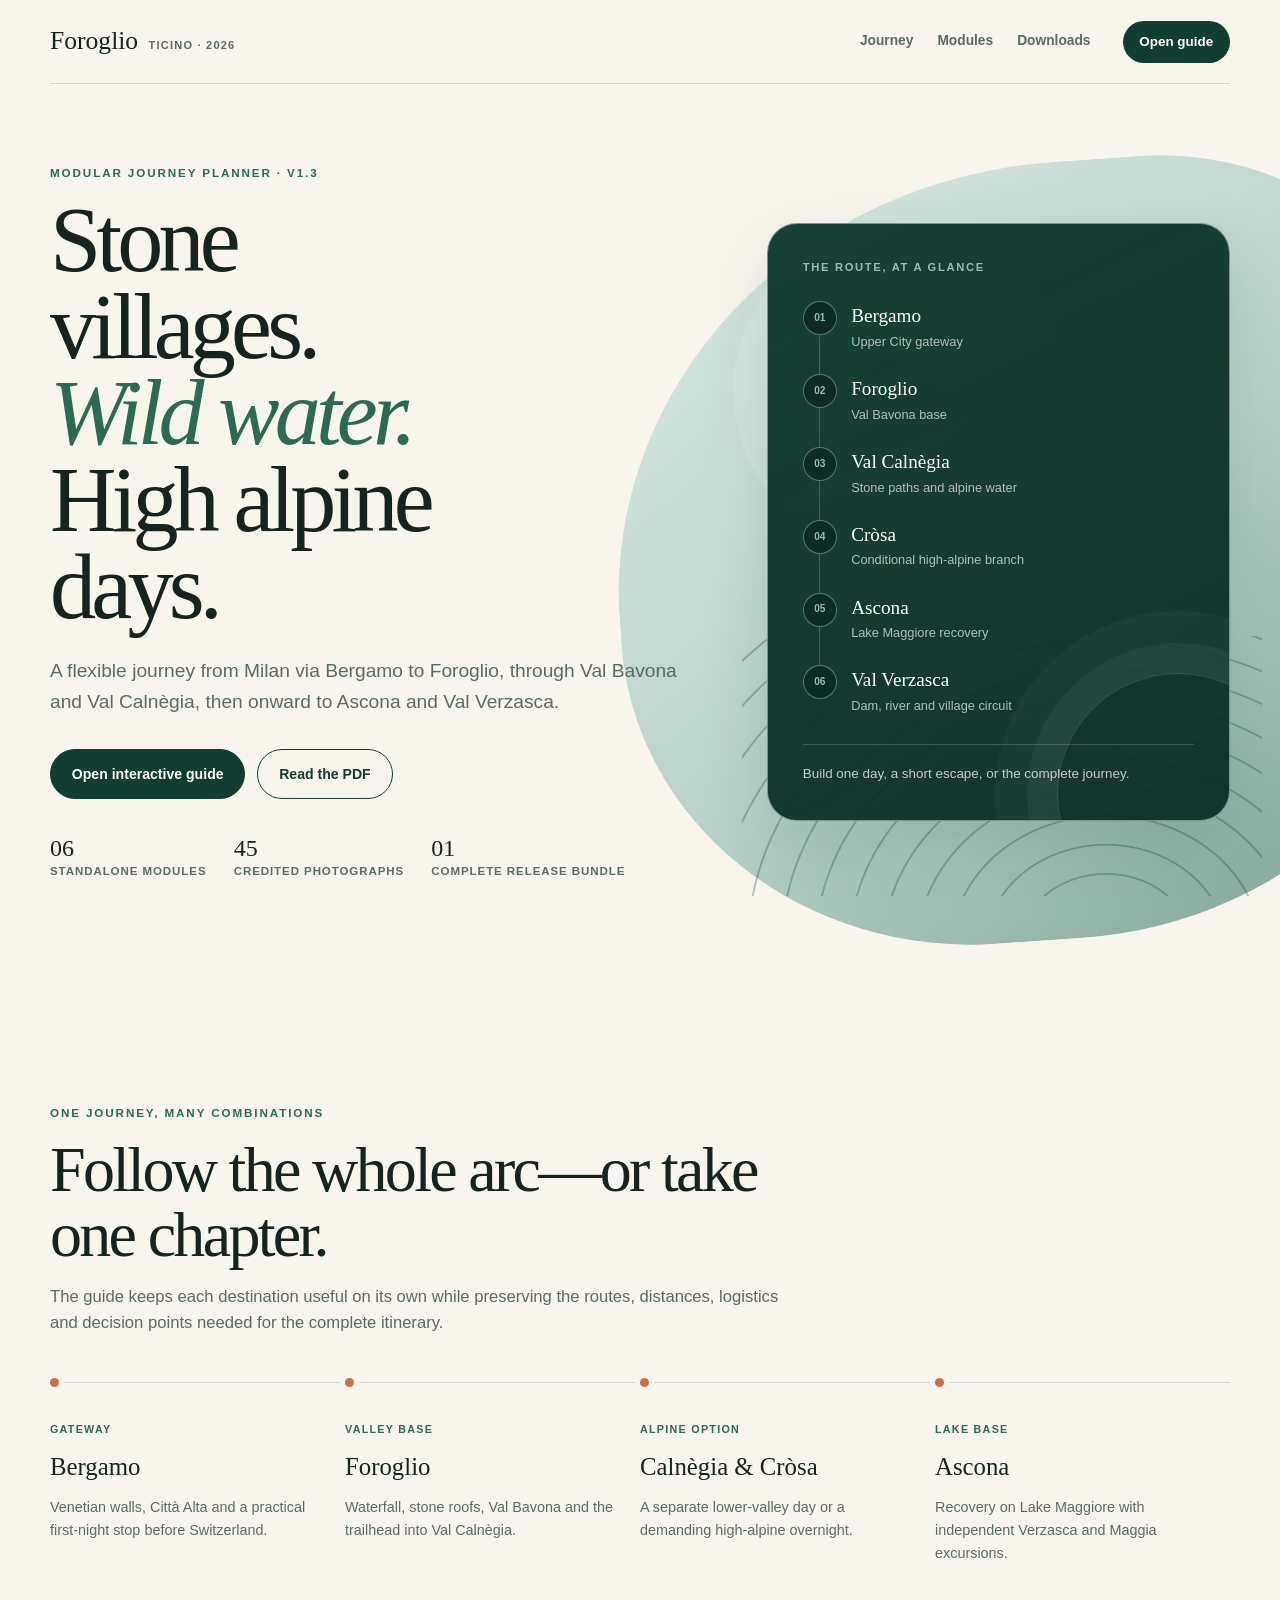
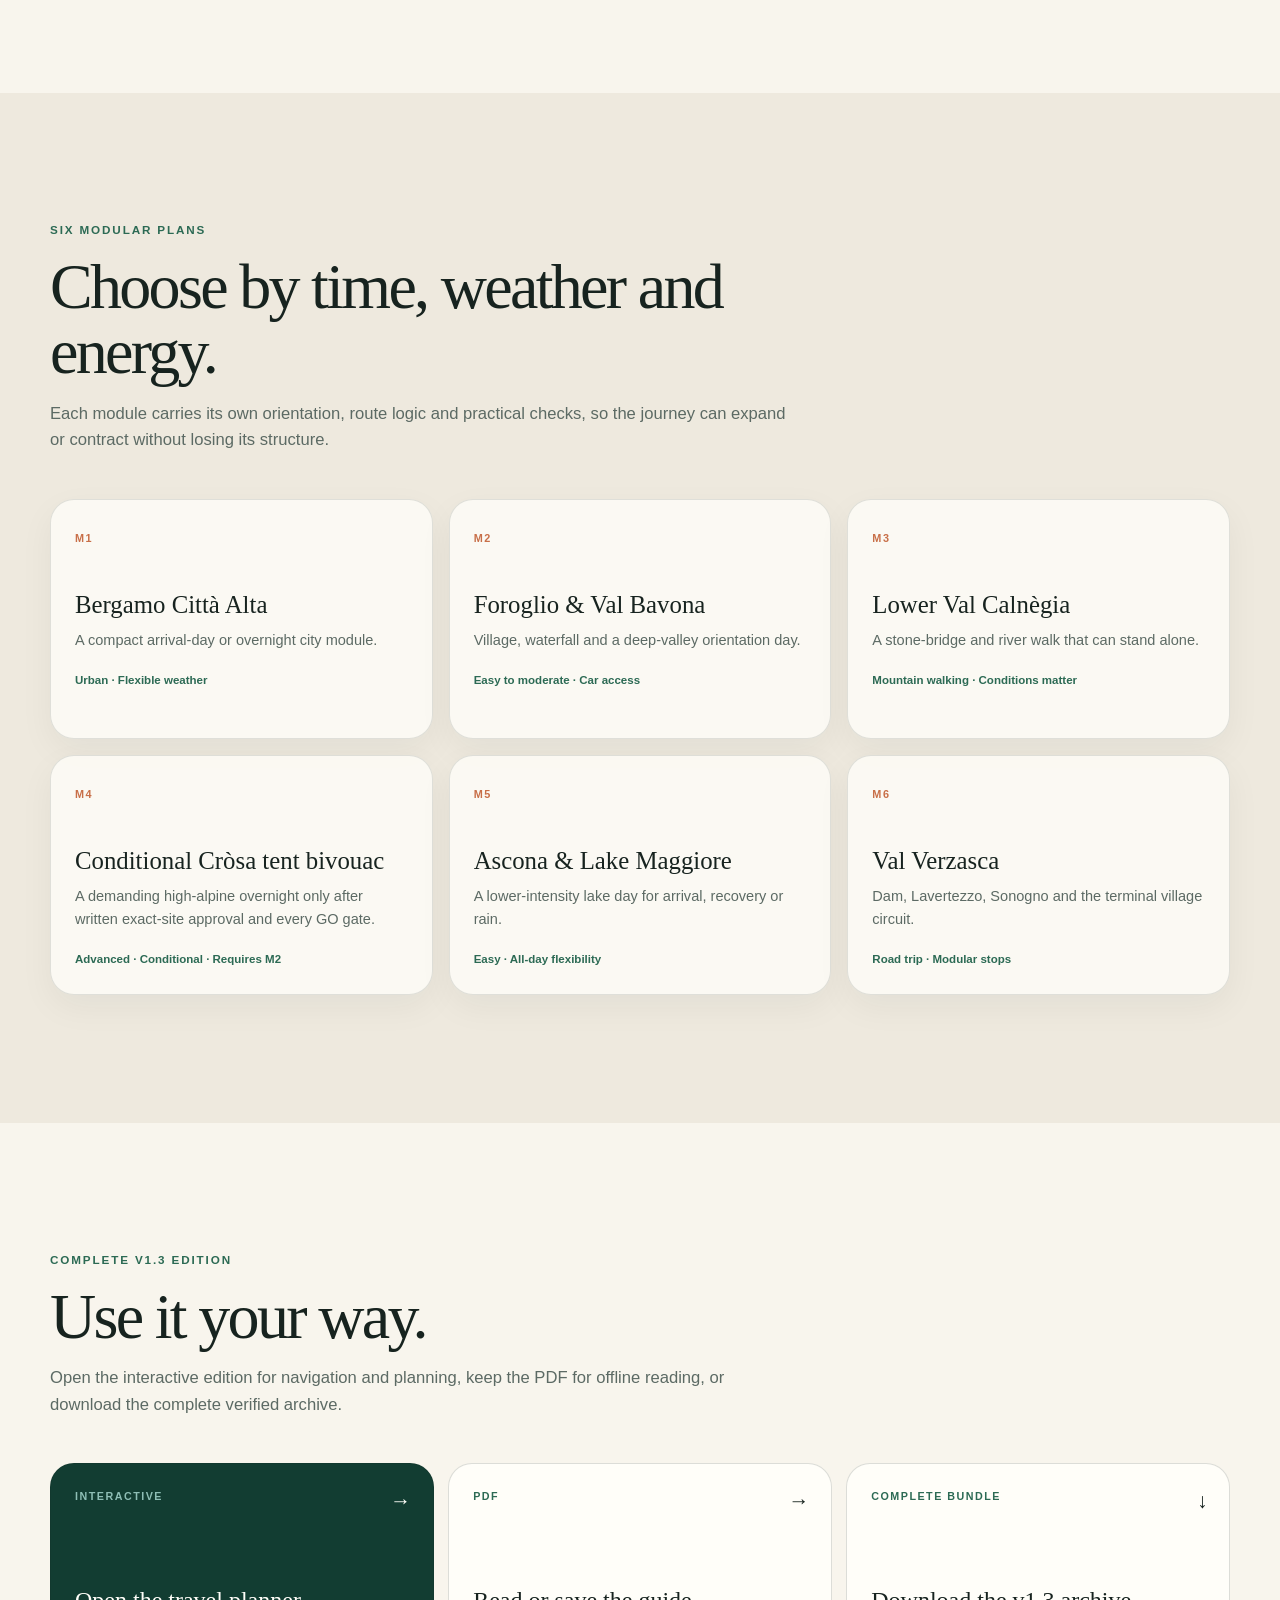
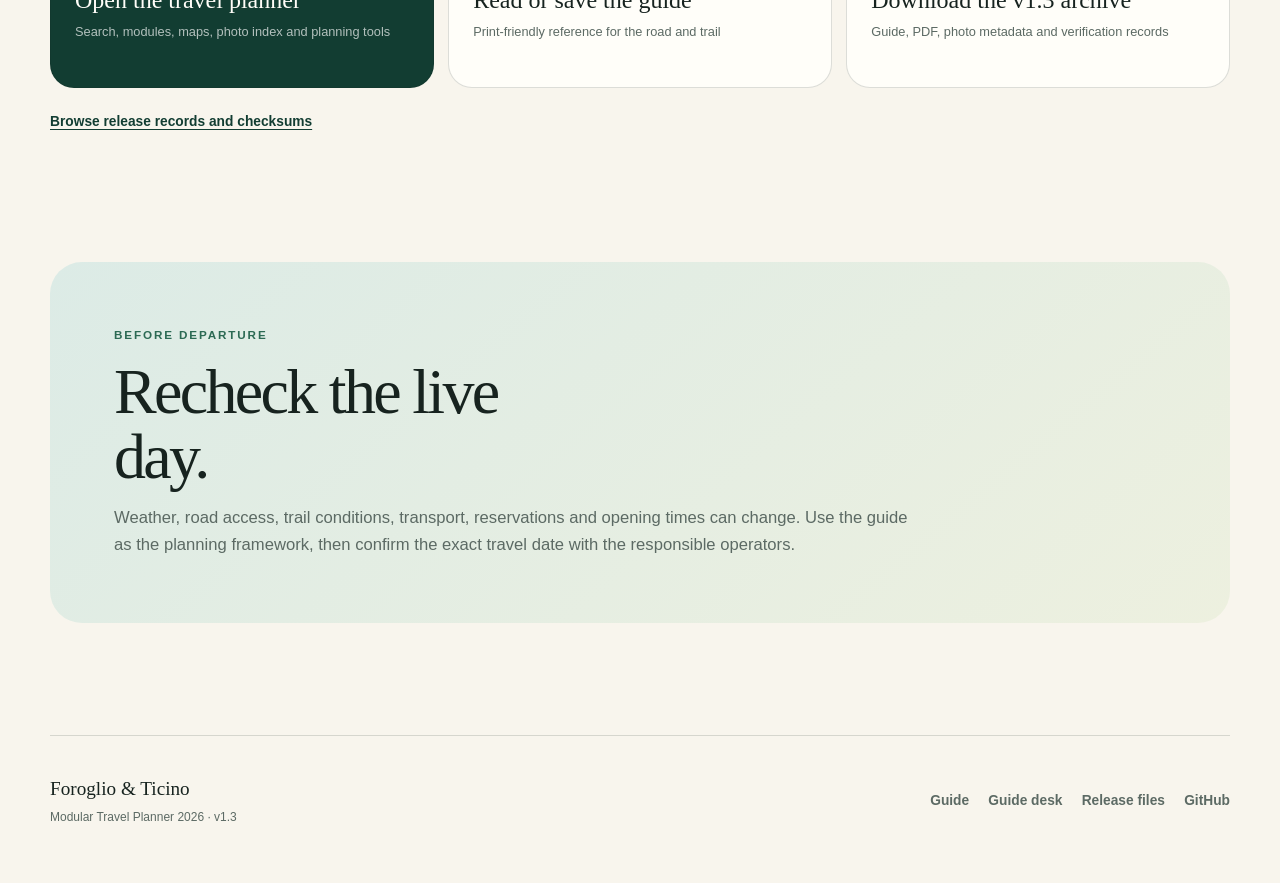
==== index.html @ be4b36d1 "Publish Foroglio Ticino modular travel planner v1.3" ====
<!doctype html>
<html lang="en">
<head>
  <meta charset="utf-8">
  <meta name="viewport" content="width=device-width, initial-scale=1">
  <meta name="theme-color" content="#123d32">
  <meta name="description" content="A modular 2026 travel planner for Foroglio, Val Bavona, Val Calnègia, Ascona, Val Verzasca and the journey through Bergamo.">
  <title>Foroglio &amp; Ticino Modular Travel Planner 2026</title>
  <link rel="stylesheet" href="styles.css">
</head>
<body>
  <a class="skip-link" href="#main">Skip to main content</a>

  <header class="site-header">
    <a class="wordmark" href="./" aria-label="Foroglio and Ticino planner home">
      <span class="wordmark__name">Foroglio</span>
      <span class="wordmark__meta">Ticino · 2026</span>
    </a>
    <nav class="site-nav" aria-label="Primary navigation">
      <a href="#journey">Journey</a>
      <a href="#modules">Modules</a>
      <a href="#release">Downloads</a>
    </nav>
    <a class="header-action" href="guide/Foroglio_Modular_Travel_Planner_2026_v1_3.html">Open guide</a>
  </header>

  <main id="main" tabindex="-1">
    <section class="hero" aria-labelledby="hero-title">
      <div class="hero__copy">
        <p class="eyebrow">Modular journey planner · v1.3</p>
        <h1 id="hero-title">Stone villages.<br><em>Wild water.</em><br>High alpine days.</h1>
        <p class="hero__lede">A flexible journey from Milan via Bergamo to Foroglio, through Val Bavona and Val Calnègia, then onward to Ascona and Val Verzasca.</p>
        <div class="action-row">
          <a class="button button--primary" href="guide/Foroglio_Modular_Travel_Planner_2026_v1_3.html">Open interactive guide</a>
          <a class="button button--secondary" href="guide/Foroglio_Modular_Travel_Planner_2026_v1_3.pdf">Read the PDF</a>
        </div>
        <dl class="hero__facts" aria-label="Guide highlights">
          <div><dt>06</dt><dd>standalone modules</dd></div>
          <div><dt>45</dt><dd>credited photographs</dd></div>
          <div><dt>01</dt><dd>complete release bundle</dd></div>
        </dl>
      </div>

      <aside class="route-card" aria-labelledby="route-card-title">
        <p class="route-card__label" id="route-card-title">The route, at a glance</p>
        <ol class="route-card__list">
          <li><span class="route-card__number">01</span><div><strong>Bergamo</strong><small>Upper City gateway</small></div></li>
          <li><span class="route-card__number">02</span><div><strong>Foroglio</strong><small>Val Bavona base</small></div></li>
          <li><span class="route-card__number">03</span><div><strong>Val Calnègia</strong><small>Stone paths and alpine water</small></div></li>
          <li><span class="route-card__number">04</span><div><strong>Cròsa</strong><small>Conditional high-alpine branch</small></div></li>
          <li><span class="route-card__number">05</span><div><strong>Ascona</strong><small>Lake Maggiore recovery</small></div></li>
          <li><span class="route-card__number">06</span><div><strong>Val Verzasca</strong><small>Dam, river and village circuit</small></div></li>
        </ol>
        <p class="route-card__note">Build one day, a short escape, or the complete journey.</p>
      </aside>
    </section>

    <section class="section journey" id="journey" aria-labelledby="journey-title">
      <div class="section-heading">
        <p class="eyebrow">One journey, many combinations</p>
        <h2 id="journey-title">Follow the whole arc—or take one chapter.</h2>
        <p>The guide keeps each destination useful on its own while preserving the routes, distances, logistics and decision points needed for the complete itinerary.</p>
      </div>
      <div class="journey-line" aria-label="Journey stages">
        <article><span>Gateway</span><h3>Bergamo</h3><p>Venetian walls, Città Alta and a practical first-night stop before Switzerland.</p></article>
        <article><span>Valley base</span><h3>Foroglio</h3><p>Waterfall, stone roofs, Val Bavona and the trailhead into Val Calnègia.</p></article>
        <article><span>Alpine option</span><h3>Calnègia &amp; Cròsa</h3><p>A separate lower-valley day or a demanding high-alpine overnight.</p></article>
        <article><span>Lake base</span><h3>Ascona</h3><p>Recovery on Lake Maggiore with independent Verzasca and Maggia excursions.</p></article>
      </div>
    </section>

    <section class="section section--tint" id="modules" aria-labelledby="modules-title">
      <div class="section-heading">
        <p class="eyebrow">Six modular plans</p>
        <h2 id="modules-title">Choose by time, weather and energy.</h2>
        <p>Each module carries its own orientation, route logic and practical checks, so the journey can expand or contract without losing its structure.</p>
      </div>
      <div class="module-grid">
        <article class="module-card"><span class="module-card__id">M1</span><h3>Bergamo Città Alta</h3><p>A compact arrival-day or overnight city module.</p><small>Urban · Flexible weather</small></article>
        <article class="module-card"><span class="module-card__id">M2</span><h3>Foroglio &amp; Val Bavona</h3><p>Village, waterfall and a deep-valley orientation day.</p><small>Easy to moderate · Car access</small></article>
        <article class="module-card"><span class="module-card__id">M3</span><h3>Lower Val Calnègia</h3><p>A stone-bridge and river walk that can stand alone.</p><small>Mountain walking · Conditions matter</small></article>
        <article class="module-card"><span class="module-card__id">M4</span><h3>Conditional Cròsa tent bivouac</h3><p>A demanding high-alpine overnight only after written exact-site approval and every GO gate.</p><small>Advanced · Conditional · Requires M2</small></article>
        <article class="module-card"><span class="module-card__id">M5</span><h3>Ascona &amp; Lake Maggiore</h3><p>A lower-intensity lake day for arrival, recovery or rain.</p><small>Easy · All-day flexibility</small></article>
        <article class="module-card"><span class="module-card__id">M6</span><h3>Val Verzasca</h3><p>Dam, Lavertezzo, Sonogno and the terminal village circuit.</p><small>Road trip · Modular stops</small></article>
      </div>
    </section>

    <section class="section release" id="release" aria-labelledby="release-title">
      <div class="section-heading">
        <p class="eyebrow">Complete v1.3 edition</p>
        <h2 id="release-title">Use it your way.</h2>
        <p>Open the interactive edition for navigation and planning, keep the PDF for offline reading, or download the complete verified archive.</p>
      </div>
      <div class="download-grid">
        <a class="download-card download-card--featured" href="guide/Foroglio_Modular_Travel_Planner_2026_v1_3.html">
          <span class="download-card__type">Interactive</span>
          <strong>Open the travel planner</strong>
          <small>Search, modules, maps, photo index and planning tools</small>
          <span class="download-card__arrow" aria-hidden="true">→</span>
        </a>
        <a class="download-card" href="guide/Foroglio_Modular_Travel_Planner_2026_v1_3.pdf">
          <span class="download-card__type">PDF</span>
          <strong>Read or save the guide</strong>
          <small>Print-friendly reference for the road and trail</small>
          <span class="download-card__arrow" aria-hidden="true">→</span>
        </a>
        <a class="download-card" href="releases/Foroglio_Modular_Travel_Planner_2026_v1_3_bundle.zip" download>
          <span class="download-card__type">Complete bundle</span>
          <strong>Download the v1.3 archive</strong>
          <small>Guide, PDF, photo metadata and verification records</small>
          <span class="download-card__arrow" aria-hidden="true">↓</span>
        </a>
      </div>
      <p class="release-links"><a href="releases/index.html">Browse release records and checksums</a></p>
    </section>

    <aside class="travel-note" aria-labelledby="travel-note-title">
      <p class="eyebrow">Before departure</p>
      <h2 id="travel-note-title">Recheck the live day.</h2>
      <p>Weather, road access, trail conditions, transport, reservations and opening times can change. Use the guide as the planning framework, then confirm the exact travel date with the responsible operators.</p>
    </aside>
  </main>

  <footer class="site-footer">
    <div><strong>Foroglio &amp; Ticino</strong><span>Modular Travel Planner 2026 · v1.3</span></div>
    <nav aria-label="Footer navigation"><a href="guide/Foroglio_Modular_Travel_Planner_2026_v1_3.html">Guide</a><a href="guide/index.html">Guide desk</a><a href="releases/index.html">Release files</a><a href="https://github.com/Senied/foroglio-ticino-modular-travel-planner">GitHub</a></nav>
  </footer>
</body>
</html>
---- styles.css ----
:root {
  --forest: #123d32;
  --forest-deep: #0b2b24;
  --moss: #2c6a54;
  --water: #8ebeb5;
  --water-pale: #dcebe6;
  --stone: #eee9de;
  --paper: #f8f5ed;
  --white: #fffef9;
  --ink: #17231f;
  --muted: #5c6a64;
  --clay: #c86f48;
  --line: rgba(23, 35, 31, 0.15);
  --shadow: 0 24px 70px rgba(11, 43, 36, 0.13);
  --radius: 24px;
  --max: 1180px;
}

* { box-sizing: border-box; }

html { scroll-behavior: smooth; }

body {
  margin: 0;
  overflow-x: hidden;
  color: var(--ink);
  background: var(--paper);
  font-family: Inter, Aptos, "Segoe UI", Helvetica, Arial, sans-serif;
  line-height: 1.6;
  text-rendering: optimizeLegibility;
}

a { color: inherit; }

a:focus-visible,
[tabindex]:focus-visible {
  outline: 3px solid var(--clay);
  outline-offset: 4px;
}

.skip-link {
  position: fixed;
  top: 0.75rem;
  left: 0.75rem;
  z-index: 100;
  padding: 0.7rem 1rem;
  border-radius: 10px;
  color: var(--white);
  background: var(--forest-deep);
  transform: translateY(-160%);
}

.skip-link:focus { transform: none; }

.site-header {
  position: relative;
  z-index: 10;
  display: flex;
  align-items: center;
  gap: 2rem;
  width: min(calc(100% - 2rem), var(--max));
  min-height: 84px;
  margin: 0 auto;
  border-bottom: 1px solid var(--line);
}

.wordmark {
  display: flex;
  align-items: baseline;
  gap: 0.65rem;
  text-decoration: none;
}

.wordmark__name {
  font-family: Georgia, "Times New Roman", serif;
  font-size: 1.6rem;
  line-height: 1;
}

.wordmark__meta {
  color: var(--muted);
  font-size: 0.69rem;
  font-weight: 700;
  letter-spacing: 0.11em;
  text-transform: uppercase;
}

.site-nav {
  display: flex;
  gap: 1.5rem;
  margin-left: auto;
}

.site-nav a,
.site-footer a {
  color: var(--muted);
  font-size: 0.86rem;
  font-weight: 700;
  text-decoration: none;
}

.site-nav a:hover,
.site-footer a:hover { color: var(--forest); }

.header-action {
  display: inline-flex;
  align-items: center;
  justify-content: center;
  min-height: 42px;
  padding: 0 1.05rem;
  border-radius: 999px;
  color: var(--white);
  background: var(--forest);
  font-size: 0.84rem;
  font-weight: 750;
  text-decoration: none;
}

.hero {
  position: relative;
  isolation: isolate;
  display: grid;
  grid-template-columns: minmax(0, 1.15fr) minmax(320px, 0.85fr);
  align-items: center;
  gap: clamp(2.5rem, 7vw, 7rem);
  width: min(calc(100% - 2rem), var(--max));
  min-height: 720px;
  margin: 0 auto;
  padding: 5rem 0 6rem;
}

.hero::before {
  content: "";
  position: absolute;
  z-index: -2;
  inset: 9% -18vw 4% 48%;
  border-radius: 55% 35% 48% 42%;
  background:
    radial-gradient(circle at 35% 28%, rgba(255, 255, 255, 0.7), transparent 0 4%, rgba(255, 255, 255, 0.16) 4.5% 21%, transparent 21.5%),
    linear-gradient(145deg, var(--water-pale), #b8d1c8 52%, #789e91);
  transform: rotate(-4deg);
}

.hero::after {
  content: "";
  position: absolute;
  z-index: -1;
  right: -2rem;
  bottom: 5rem;
  width: min(44vw, 520px);
  height: min(22vw, 260px);
  opacity: 0.28;
  background: repeating-radial-gradient(ellipse at 70% 120%, transparent 0 17px, var(--forest) 18px 19px, transparent 20px 34px);
}

.eyebrow {
  margin: 0 0 0.9rem;
  color: var(--moss);
  font-size: 0.73rem;
  font-weight: 800;
  letter-spacing: 0.16em;
  text-transform: uppercase;
}

.hero h1 {
  max-width: 10ch;
  margin: 0;
  font-family: Georgia, "Times New Roman", serif;
  font-size: clamp(3.2rem, 7.2vw, 6.4rem);
  font-weight: 400;
  letter-spacing: -0.052em;
  line-height: 0.94;
}

.hero h1 em { color: var(--moss); font-weight: 400; }

.hero__lede {
  max-width: 41rem;
  margin: 1.6rem 0 0;
  color: var(--muted);
  font-size: clamp(1.02rem, 1.8vw, 1.2rem);
}

.action-row {
  display: flex;
  flex-wrap: wrap;
  gap: 0.75rem;
  margin-top: 2rem;
}

.button {
  display: inline-flex;
  align-items: center;
  justify-content: center;
  min-height: 50px;
  padding: 0 1.3rem;
  border: 1px solid var(--forest);
  border-radius: 999px;
  font-size: 0.88rem;
  font-weight: 800;
  text-decoration: none;
  transition: transform 180ms ease, background 180ms ease, color 180ms ease;
}

.button:hover { transform: translateY(-2px); }
.button--primary { color: var(--white); background: var(--forest); }
.button--secondary { color: var(--forest); background: transparent; }

.hero__facts {
  display: flex;
  flex-wrap: wrap;
  gap: 1.7rem;
  margin: 2.3rem 0 0;
}

.hero__facts div { display: grid; gap: 0.1rem; }
.hero__facts dt { font-family: Georgia, serif; font-size: 1.5rem; line-height: 1; }
.hero__facts dd { margin: 0; color: var(--muted); font-size: 0.72rem; font-weight: 700; text-transform: uppercase; letter-spacing: 0.08em; }

.route-card {
  position: relative;
  overflow: hidden;
  padding: clamp(1.5rem, 4vw, 2.2rem);
  border: 1px solid rgba(255, 255, 255, 0.45);
  border-radius: 30px;
  color: var(--white);
  background: linear-gradient(155deg, rgba(18, 61, 50, 0.98), rgba(11, 43, 36, 0.94));
  box-shadow: var(--shadow);
}

.route-card::after {
  content: "";
  position: absolute;
  right: -70px;
  bottom: -95px;
  width: 240px;
  height: 240px;
  border: 1px solid rgba(255, 255, 255, 0.14);
  border-radius: 50%;
  box-shadow: 0 0 0 30px rgba(255, 255, 255, 0.04), 0 0 0 62px rgba(255, 255, 255, 0.03);
}

.route-card__label {
  margin: 0 0 1.5rem;
  color: var(--water);
  font-size: 0.7rem;
  font-weight: 800;
  letter-spacing: 0.15em;
  text-transform: uppercase;
}

.route-card__list {
  position: relative;
  z-index: 1;
  display: grid;
  gap: 0;
  margin: 0;
  padding: 0;
  list-style: none;
}

.route-card__list li {
  position: relative;
  display: grid;
  grid-template-columns: 34px 1fr;
  gap: 0.9rem;
  padding: 0 0 1.35rem;
}

.route-card__list li:not(:last-child)::after {
  content: "";
  position: absolute;
  top: 25px;
  bottom: 0;
  left: 16px;
  width: 1px;
  background: rgba(142, 190, 181, 0.35);
}

.route-card__number {
  position: relative;
  z-index: 1;
  display: grid;
  place-items: center;
  width: 34px;
  height: 34px;
  border: 1px solid rgba(142, 190, 181, 0.55);
  border-radius: 50%;
  color: var(--water);
  background: var(--forest-deep);
  font-size: 0.63rem;
  font-weight: 800;
}

.route-card strong { display: block; font-family: Georgia, serif; font-size: 1.2rem; font-weight: 400; }
.route-card small { display: block; color: rgba(255, 255, 255, 0.66); font-size: 0.8rem; }
.route-card__note { position: relative; z-index: 1; margin: 0.4rem 0 0; padding-top: 1.1rem; border-top: 1px solid rgba(255, 255, 255, 0.16); color: rgba(255, 255, 255, 0.74); font-size: 0.84rem; }

.section {
  width: min(calc(100% - 2rem), var(--max));
  margin: 0 auto;
  padding: clamp(5rem, 10vw, 8.5rem) 0;
}

.section--tint {
  width: 100%;
  padding-right: max(1rem, calc((100% - var(--max)) / 2));
  padding-left: max(1rem, calc((100% - var(--max)) / 2));
  background: var(--stone);
}

.section-heading { max-width: 46rem; margin-bottom: 2.8rem; }
.section-heading h2,
.travel-note h2,
.subhero h1 {
  margin: 0;
  font-family: Georgia, "Times New Roman", serif;
  font-size: clamp(2.3rem, 5vw, 4.3rem);
  font-weight: 400;
  letter-spacing: -0.042em;
  line-height: 1.02;
}

.section-heading > p:last-child,
.travel-note > p:last-child,
.subhero__lede { margin: 1rem 0 0; color: var(--muted); font-size: 1.04rem; }

.journey-line {
  display: grid;
  grid-template-columns: repeat(4, minmax(0, 1fr));
  border-top: 1px solid var(--line);
}

.journey-line article { position: relative; padding: 2rem 1.4rem 0 0; }
.journey-line article::before { content: ""; position: absolute; top: -5px; left: 0; width: 9px; height: 9px; border-radius: 50%; background: var(--clay); box-shadow: 0 0 0 5px var(--paper); }
.journey-line span { color: var(--moss); font-size: 0.67rem; font-weight: 800; letter-spacing: 0.12em; text-transform: uppercase; }
.journey-line h3 { margin: 0.45rem 0 0.55rem; font-family: Georgia, serif; font-size: 1.55rem; font-weight: 400; }
.journey-line p { margin: 0; color: var(--muted); font-size: 0.9rem; }

.module-grid {
  display: grid;
  grid-template-columns: repeat(3, minmax(0, 1fr));
  gap: 1rem;
}

.module-card {
  min-height: 240px;
  padding: 1.5rem;
  border: 1px solid rgba(23, 35, 31, 0.12);
  border-radius: var(--radius);
  background: rgba(255, 254, 249, 0.78);
  box-shadow: 0 12px 34px rgba(11, 43, 36, 0.05);
}

.module-card__id { color: var(--clay); font-size: 0.68rem; font-weight: 850; letter-spacing: 0.14em; }
.module-card h3 { margin: 2.6rem 0 0.65rem; font-family: Georgia, serif; font-size: 1.55rem; font-weight: 400; line-height: 1.12; }
.module-card p { margin: 0; color: var(--muted); font-size: 0.91rem; }
.module-card small { display: block; margin-top: 1.15rem; color: var(--moss); font-size: 0.72rem; font-weight: 750; }

.download-grid { display: grid; grid-template-columns: repeat(3, minmax(0, 1fr)); gap: 0.9rem; }
.download-card { position: relative; display: grid; min-height: 225px; padding: 1.5rem; border: 1px solid var(--line); border-radius: var(--radius); background: var(--white); text-decoration: none; transition: transform 180ms ease, box-shadow 180ms ease; }
.download-card:hover { transform: translateY(-4px); box-shadow: var(--shadow); }
.download-card--featured { color: var(--white); background: var(--forest); }
.download-card__type { color: var(--moss); font-size: 0.67rem; font-weight: 850; letter-spacing: 0.14em; text-transform: uppercase; }
.download-card--featured .download-card__type { color: var(--water); }
.download-card strong { align-self: end; margin-top: 2.6rem; font-family: Georgia, serif; font-size: 1.5rem; font-weight: 400; line-height: 1.1; }
.download-card small { margin-top: 0.55rem; color: var(--muted); font-size: 0.8rem; }
.download-card--featured small { color: rgba(255, 255, 255, 0.68); }
.download-card__arrow { position: absolute; top: 1.25rem; right: 1.35rem; font-size: 1.3rem; }
.release-links { margin: 1.25rem 0 0; }
.release-links a { color: var(--forest); font-size: 0.86rem; font-weight: 800; text-underline-offset: 0.25em; }

.travel-note {
  width: min(calc(100% - 2rem), var(--max));
  margin: 0 auto 7rem;
  padding: clamp(2rem, 6vw, 4rem);
  border-radius: 32px;
  background: linear-gradient(140deg, var(--water-pale), #edf0df);
}

.travel-note h2 { max-width: 12ch; }
.travel-note > p:last-child { max-width: 50rem; }

.site-footer {
  display: flex;
  justify-content: space-between;
  gap: 2rem;
  width: min(calc(100% - 2rem), var(--max));
  margin: 0 auto;
  padding: 2.4rem 0 3.5rem;
  border-top: 1px solid var(--line);
}

.site-footer > div { display: grid; gap: 0.2rem; }
.site-footer strong { font-family: Georgia, serif; font-size: 1.2rem; font-weight: 400; }
.site-footer span { color: var(--muted); font-size: 0.75rem; }
.site-footer nav { display: flex; flex-wrap: wrap; gap: 1.2rem; align-items: center; }

/* Interior directory pages */
.subpage { min-height: 100vh; background: var(--stone); }
.subpage .site-header { width: min(calc(100% - 2rem), 980px); }
.submain { width: min(calc(100% - 2rem), 980px); margin: 0 auto; padding: clamp(4rem, 9vw, 7rem) 0; }
.subhero { max-width: 720px; margin-bottom: 3rem; }
.subhero h1 { max-width: 14ch; }
.subhero__lede { max-width: 42rem; }
.back-link { display: inline-flex; margin-bottom: 1.8rem; color: var(--moss); font-size: 0.82rem; font-weight: 800; text-decoration: none; }
.directory-grid { display: grid; grid-template-columns: repeat(2, minmax(0, 1fr)); gap: 0.9rem; }
.directory-card { display: grid; gap: 0.45rem; min-height: 180px; padding: 1.4rem; border: 1px solid var(--line); border-radius: 20px; background: var(--white); text-decoration: none; }
.directory-card:hover { border-color: var(--moss); }
.directory-card__type { color: var(--moss); font-size: 0.66rem; font-weight: 850; letter-spacing: 0.12em; text-transform: uppercase; }
.directory-card strong { align-self: end; font-family: Georgia, serif; font-size: 1.35rem; font-weight: 400; line-height: 1.12; overflow-wrap: anywhere; }
.directory-card small { color: var(--muted); font-size: 0.8rem; }
.directory-card--primary { color: var(--white); background: var(--forest); }
.directory-card--primary .directory-card__type { color: var(--water); }
.directory-card--primary small { color: rgba(255, 255, 255, 0.68); }
.directory-note { margin-top: 1.5rem; padding: 1rem 1.15rem; border-left: 3px solid var(--clay); color: var(--muted); background: rgba(255, 254, 249, 0.55); font-size: 0.85rem; }

@media (max-width: 900px) {
  .hero { grid-template-columns: 1fr; padding-top: 4rem; }
  .hero::before { inset: 43% -30vw 2% 32%; }
  .route-card { width: min(100%, 600px); }
  .journey-line { grid-template-columns: repeat(2, minmax(0, 1fr)); gap: 2.2rem 1rem; }
  .module-grid { grid-template-columns: repeat(2, minmax(0, 1fr)); }
  .download-grid { grid-template-columns: 1fr; }
  .download-card { min-height: 190px; }
}

@media (max-width: 680px) {
  .site-header { min-height: 72px; }
  .site-nav { display: none; }
  .header-action { margin-left: auto; }
  .wordmark__meta { display: none; }
  .hero { min-height: auto; gap: 3rem; padding: 4.5rem 0 5rem; }
  .hero::before { inset: 52% -55vw -2% 4%; }
  .hero::after { display: none; }
  .hero h1 { font-size: clamp(3rem, 15vw, 4.5rem); }
  .journey-line,
  .module-grid,
  .directory-grid { grid-template-columns: 1fr; }
  .journey-line { border-top: 0; }
  .journey-line article { padding: 0 0 1.5rem 1.3rem; border-left: 1px solid var(--line); }
  .journey-line article::before { top: 0.55rem; left: -5px; box-shadow: 0 0 0 5px var(--paper); }
  .module-card { min-height: 210px; }
  .site-footer { display: grid; }
  .site-footer nav { gap: 0.8rem 1.2rem; }
}

@media (prefers-reduced-motion: reduce) {
  html { scroll-behavior: auto; }
  *, *::before, *::after { transition-duration: 0.01ms !important; animation-duration: 0.01ms !important; }
}

@media print {
  .site-header, .action-row, .site-footer { display: none; }
  body { background: #fff; }
  .hero, .section, .travel-note { width: 100%; padding: 2rem 0; }
  .hero { min-height: auto; grid-template-columns: 1fr; }
  .hero::before, .hero::after { display: none; }
}
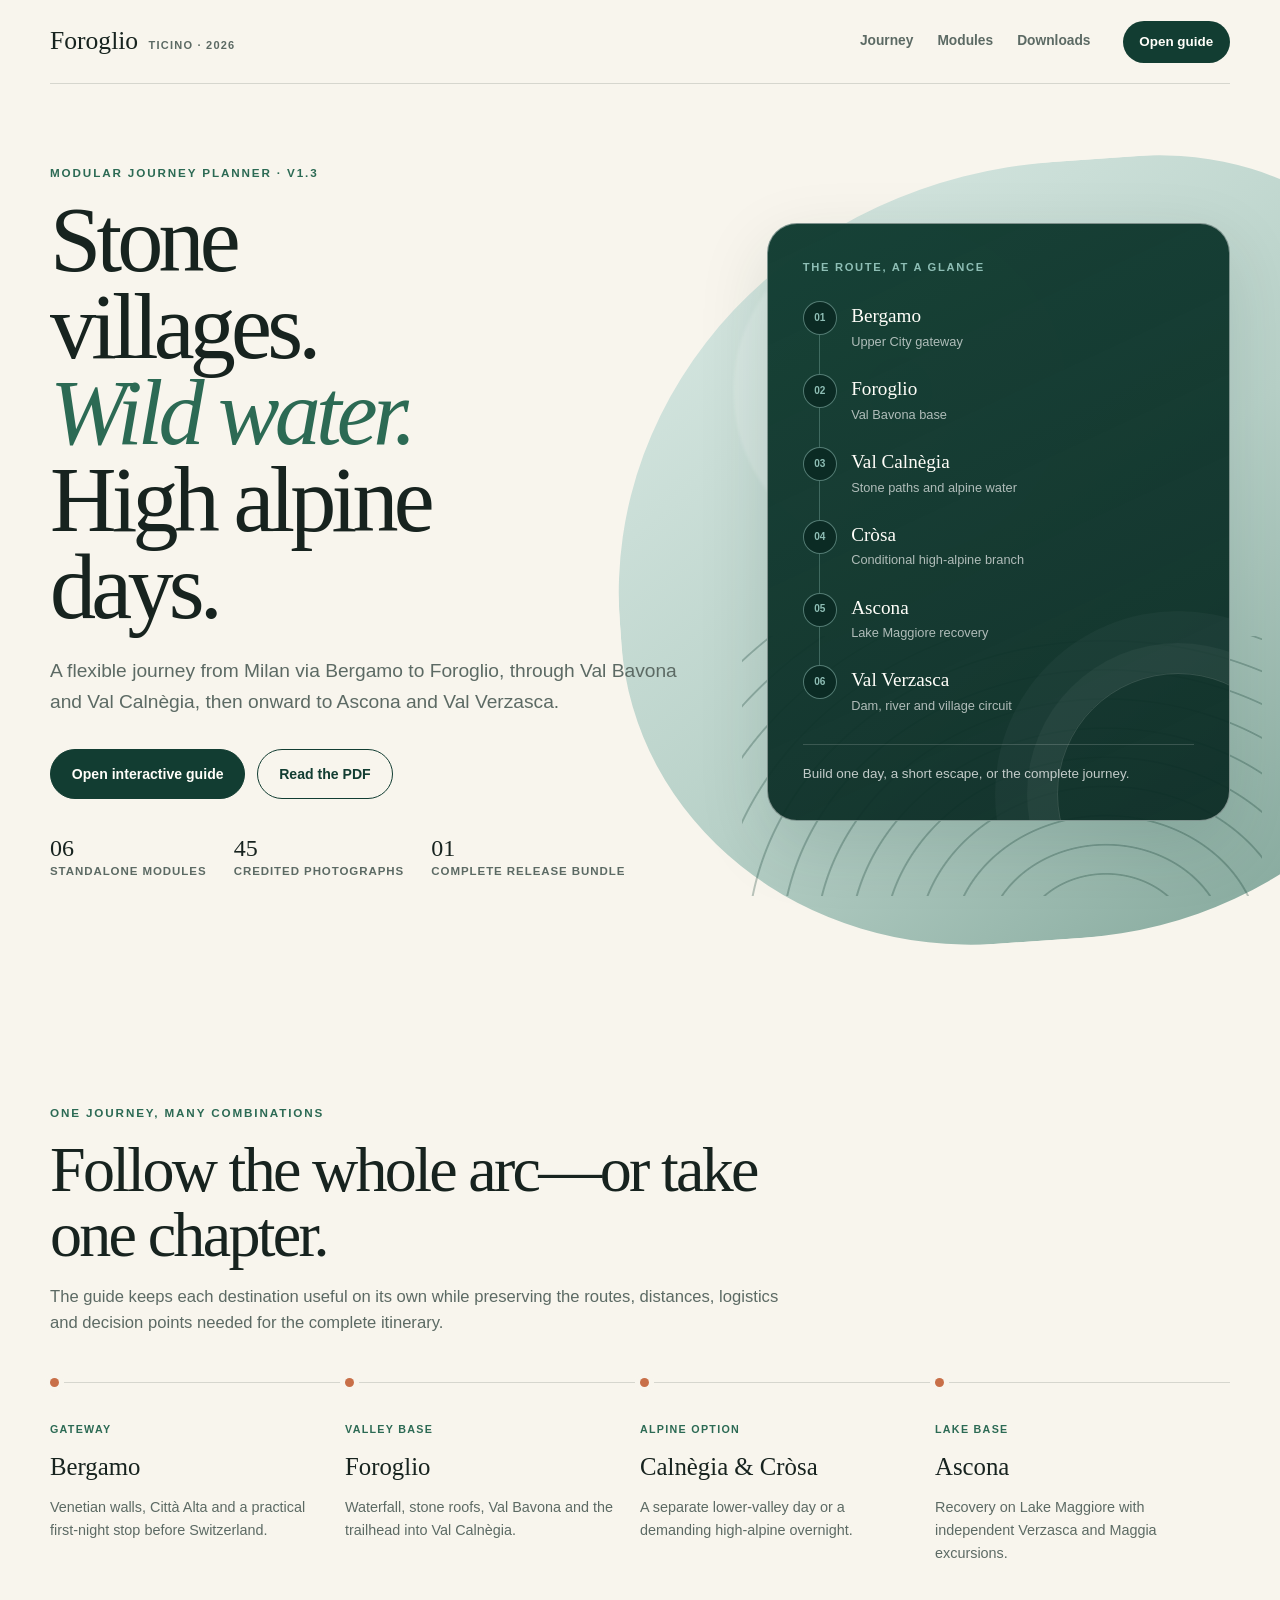
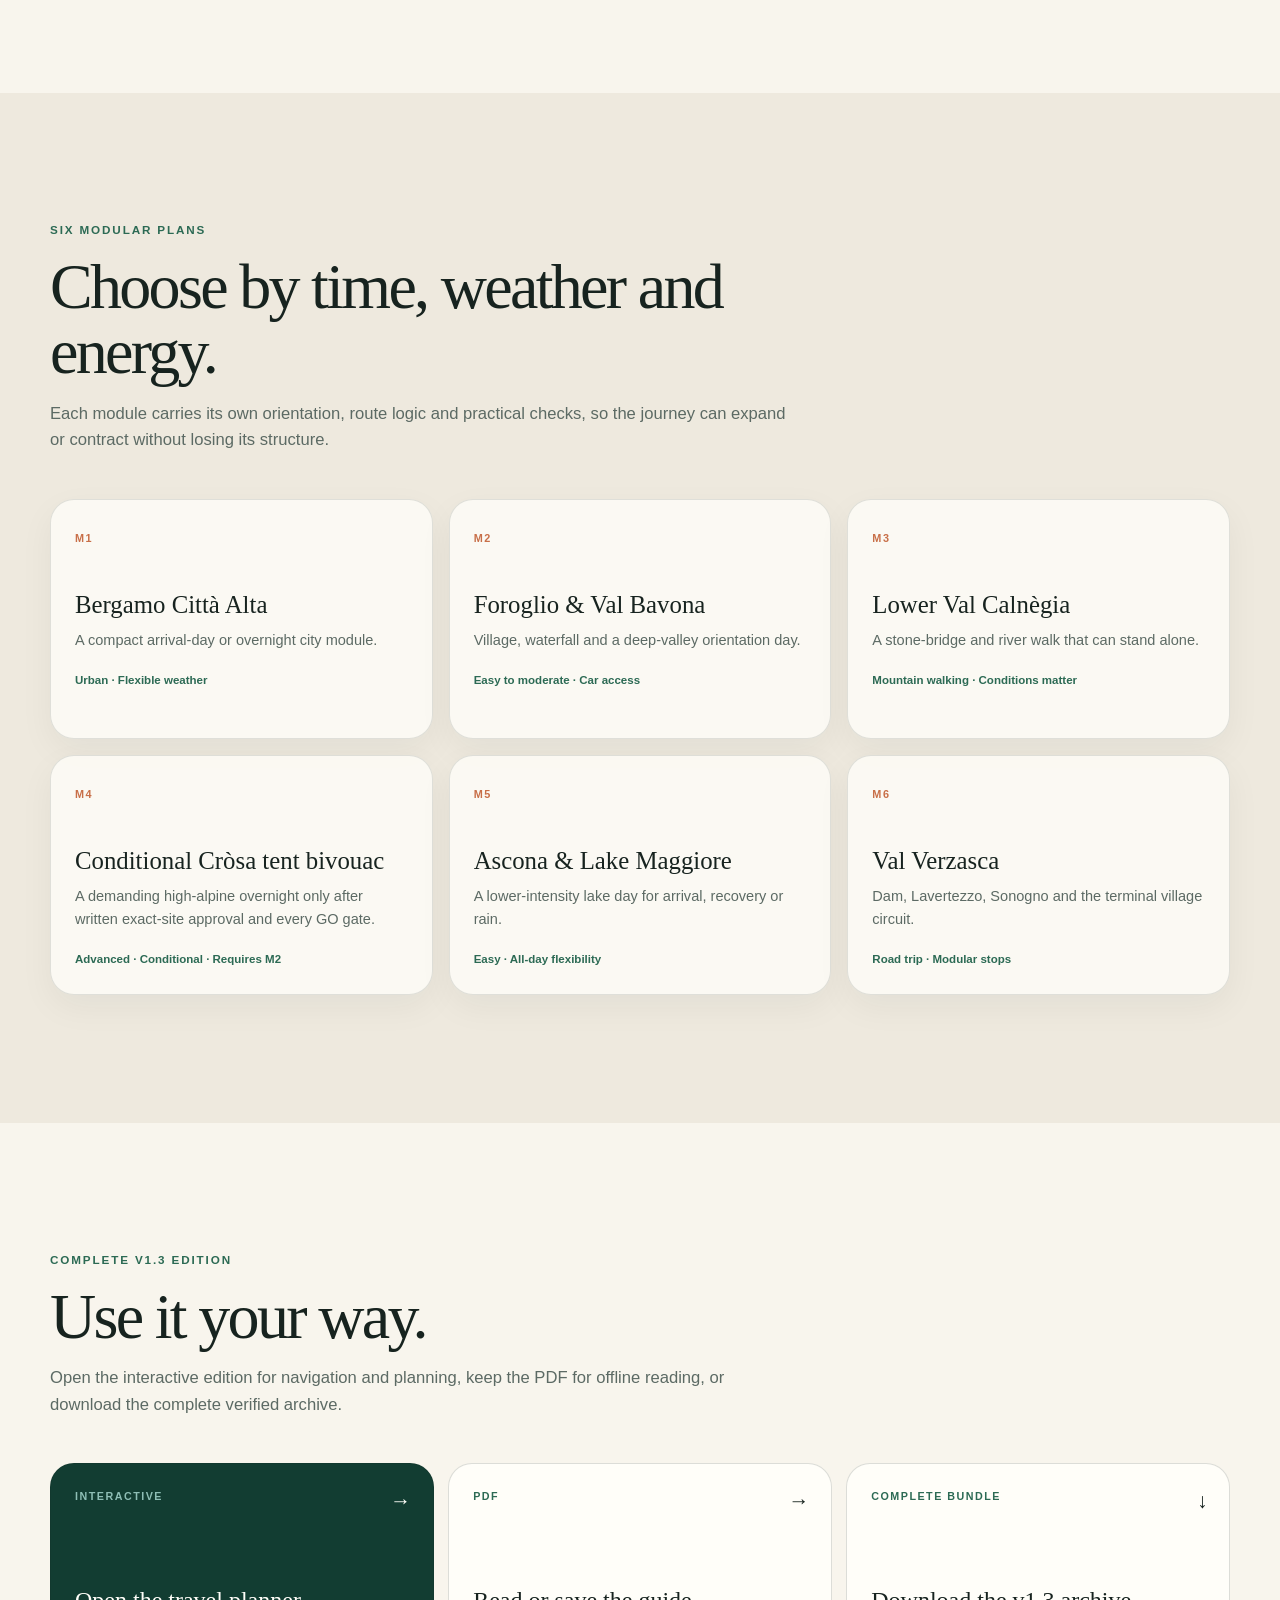
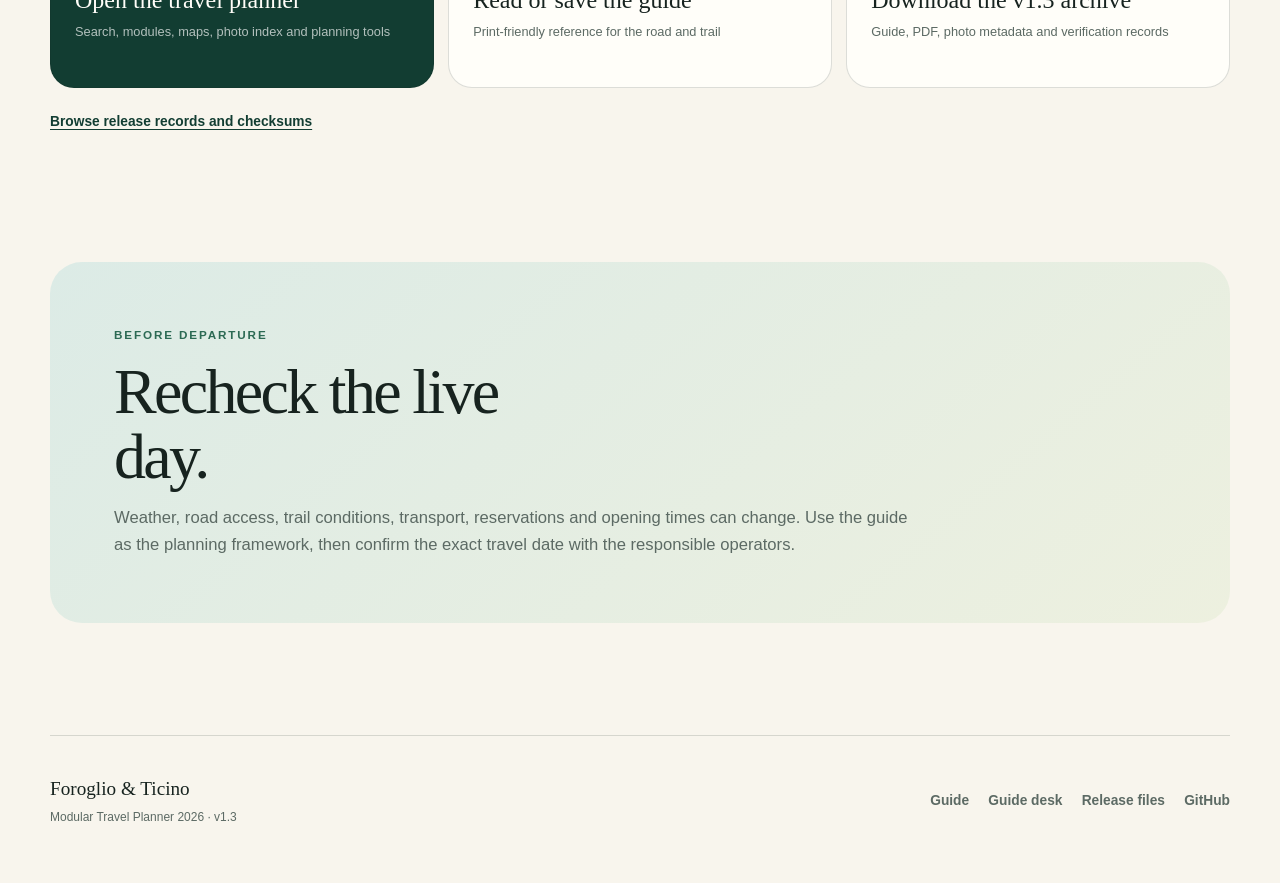
==== commit ca270d03: "Harden responsive landing pages" ====
--- a/index.html
+++ b/index.html
@@ -6,6 +6,7 @@
   <meta name="theme-color" content="#123d32">
   <meta name="description" content="A modular 2026 travel planner for Foroglio, Val Bavona, Val Calnègia, Ascona, Val Verzasca and the journey through Bergamo.">
   <title>Foroglio &amp; Ticino Modular Travel Planner 2026</title>
+  <link rel="icon" href="favicon.svg" type="image/svg+xml">
   <link rel="stylesheet" href="styles.css">
 </head>
 <body>
--- a/styles.css
+++ b/styles.css
@@ -18,10 +18,15 @@
 
 * { box-sizing: border-box; }
 
-html { scroll-behavior: smooth; }
+html {
+  max-width: 100%;
+  overflow-x: hidden;
+  scroll-behavior: smooth;
+}
 
 body {
   margin: 0;
+  max-width: 100%;
   overflow-x: hidden;
   color: var(--ink);
   background: var(--paper);
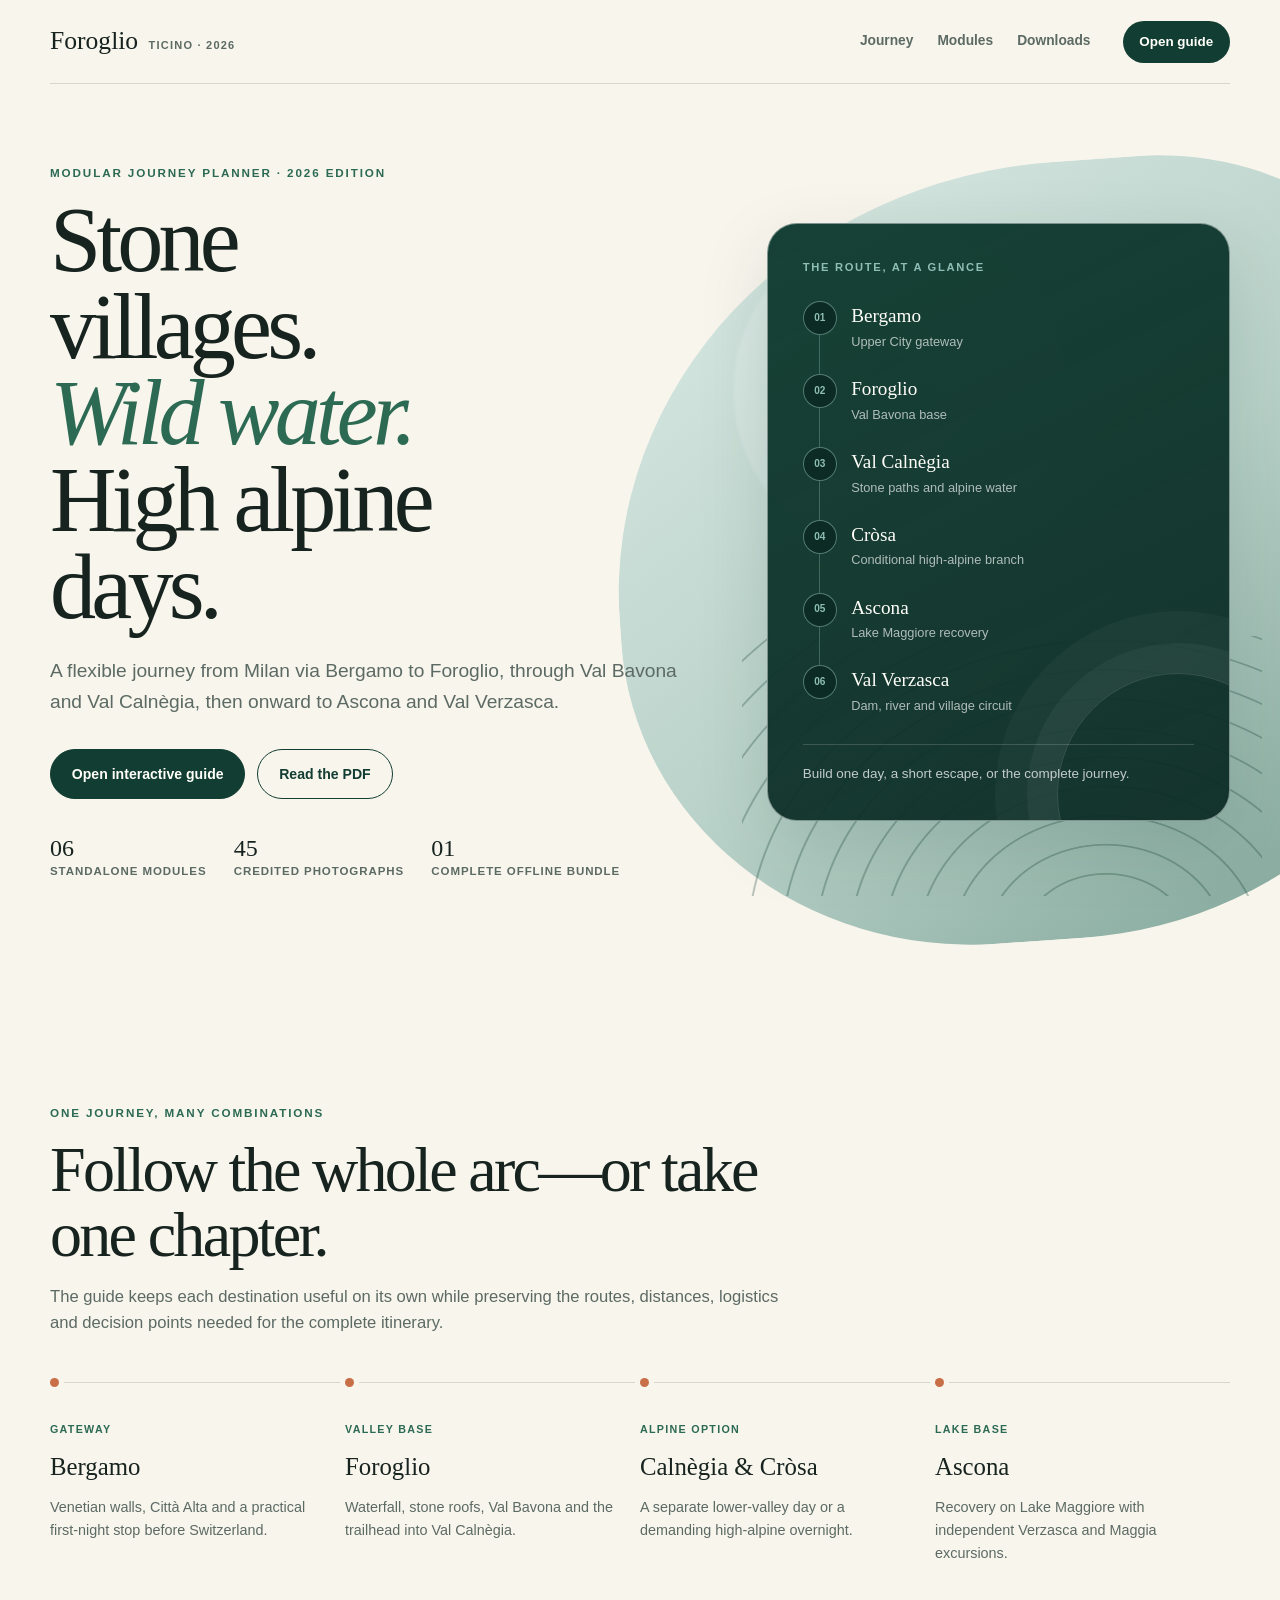
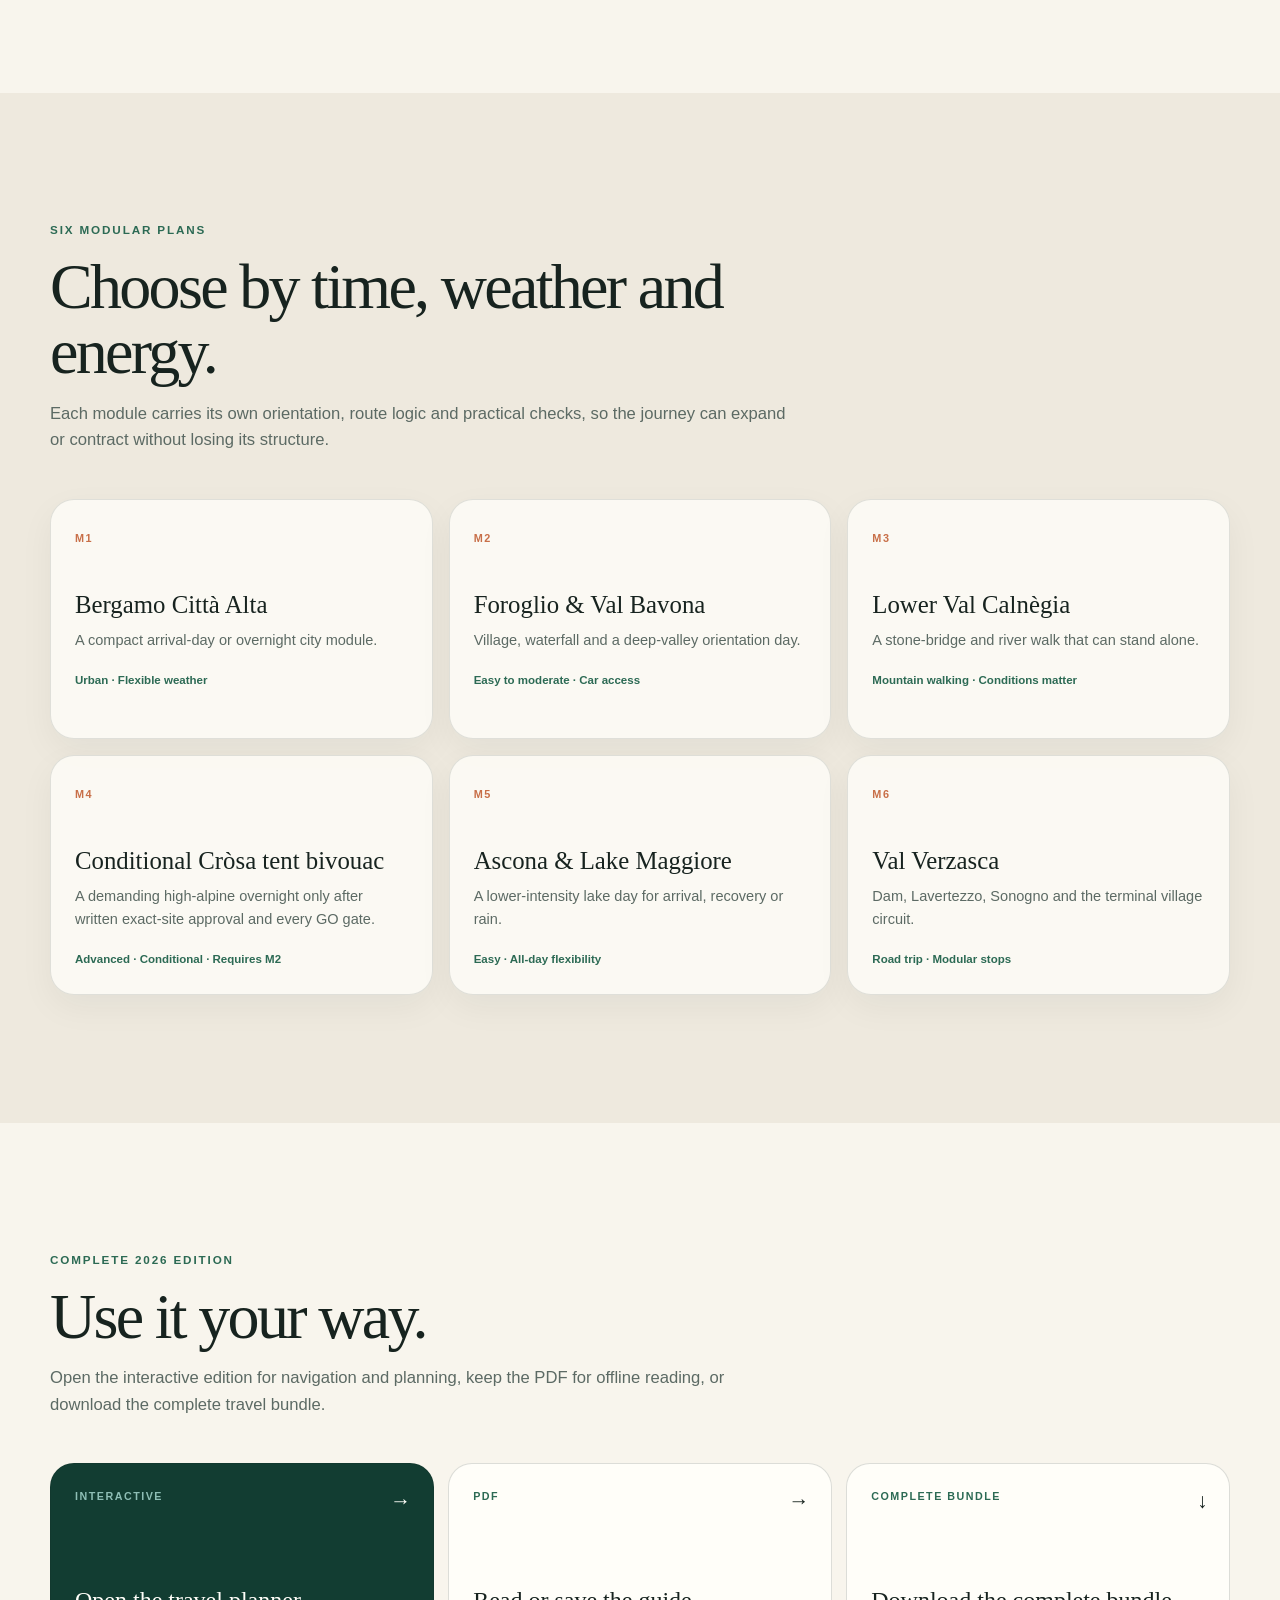
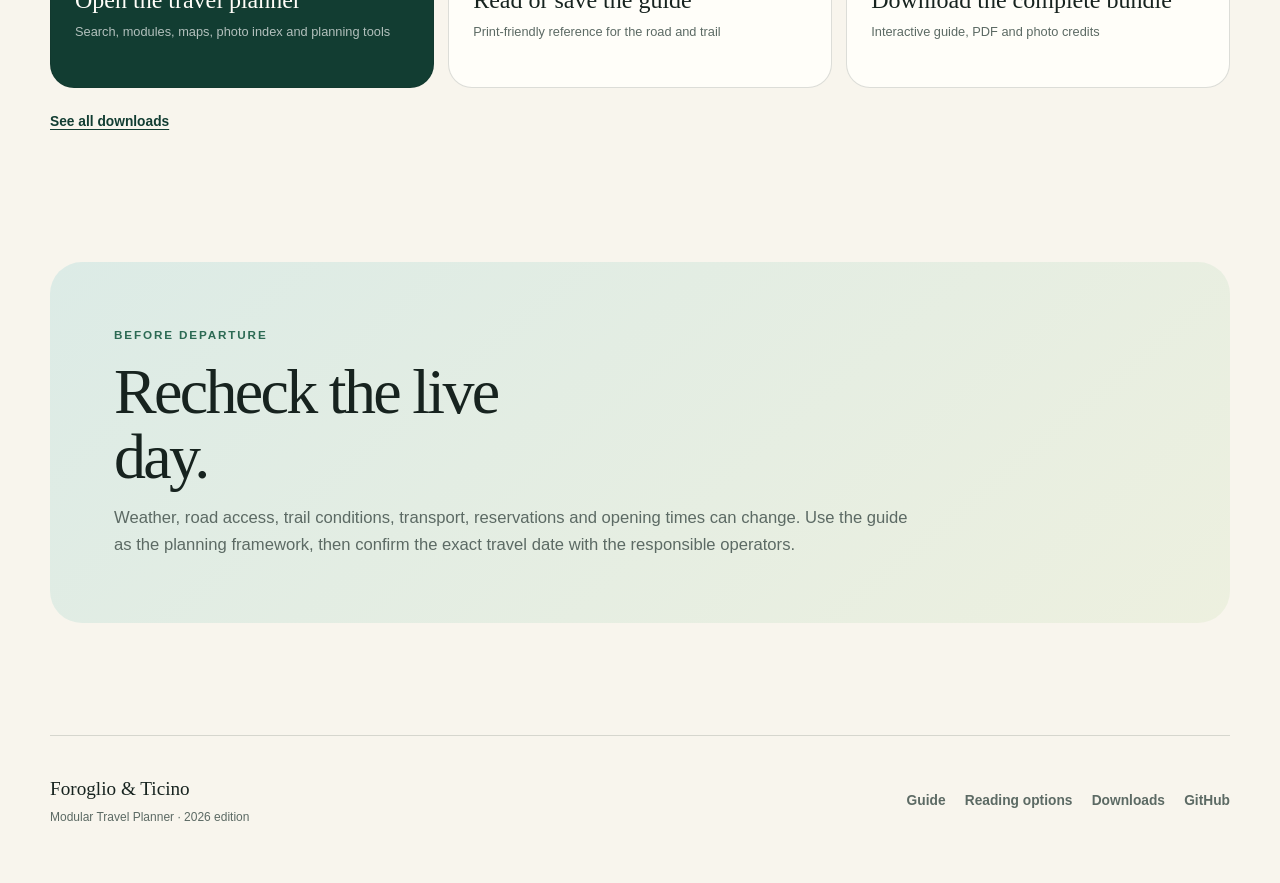
==== commit 9758fc63: "Publish clean traveler-facing v1.4" ====
--- a/index.html
+++ b/index.html
@@ -20,25 +20,25 @@
     <nav class="site-nav" aria-label="Primary navigation">
       <a href="#journey">Journey</a>
       <a href="#modules">Modules</a>
-      <a href="#release">Downloads</a>
+      <a href="#downloads">Downloads</a>
     </nav>
-    <a class="header-action" href="guide/Foroglio_Modular_Travel_Planner_2026_v1_3.html">Open guide</a>
+    <a class="header-action" href="guide/Foroglio_Modular_Travel_Planner_2026_v1_4.html">Open guide</a>
   </header>
 
   <main id="main" tabindex="-1">
     <section class="hero" aria-labelledby="hero-title">
       <div class="hero__copy">
-        <p class="eyebrow">Modular journey planner · v1.3</p>
+        <p class="eyebrow">Modular journey planner · 2026 edition</p>
         <h1 id="hero-title">Stone villages.<br><em>Wild water.</em><br>High alpine days.</h1>
         <p class="hero__lede">A flexible journey from Milan via Bergamo to Foroglio, through Val Bavona and Val Calnègia, then onward to Ascona and Val Verzasca.</p>
         <div class="action-row">
-          <a class="button button--primary" href="guide/Foroglio_Modular_Travel_Planner_2026_v1_3.html">Open interactive guide</a>
-          <a class="button button--secondary" href="guide/Foroglio_Modular_Travel_Planner_2026_v1_3.pdf">Read the PDF</a>
+          <a class="button button--primary" href="guide/Foroglio_Modular_Travel_Planner_2026_v1_4.html">Open interactive guide</a>
+          <a class="button button--secondary" href="guide/Foroglio_Modular_Travel_Planner_2026_v1_4.pdf">Read the PDF</a>
         </div>
         <dl class="hero__facts" aria-label="Guide highlights">
           <div><dt>06</dt><dd>standalone modules</dd></div>
           <div><dt>45</dt><dd>credited photographs</dd></div>
-          <div><dt>01</dt><dd>complete release bundle</dd></div>
+          <div><dt>01</dt><dd>complete offline bundle</dd></div>
         </dl>
       </div>
 
@@ -86,33 +86,33 @@
       </div>
     </section>
 
-    <section class="section release" id="release" aria-labelledby="release-title">
+    <section class="section release" id="downloads" aria-labelledby="downloads-title">
       <div class="section-heading">
-        <p class="eyebrow">Complete v1.3 edition</p>
-        <h2 id="release-title">Use it your way.</h2>
-        <p>Open the interactive edition for navigation and planning, keep the PDF for offline reading, or download the complete verified archive.</p>
+        <p class="eyebrow">Complete 2026 edition</p>
+        <h2 id="downloads-title">Use it your way.</h2>
+        <p>Open the interactive edition for navigation and planning, keep the PDF for offline reading, or download the complete travel bundle.</p>
       </div>
       <div class="download-grid">
-        <a class="download-card download-card--featured" href="guide/Foroglio_Modular_Travel_Planner_2026_v1_3.html">
+        <a class="download-card download-card--featured" href="guide/Foroglio_Modular_Travel_Planner_2026_v1_4.html">
           <span class="download-card__type">Interactive</span>
           <strong>Open the travel planner</strong>
           <small>Search, modules, maps, photo index and planning tools</small>
           <span class="download-card__arrow" aria-hidden="true">→</span>
         </a>
-        <a class="download-card" href="guide/Foroglio_Modular_Travel_Planner_2026_v1_3.pdf">
+        <a class="download-card" href="guide/Foroglio_Modular_Travel_Planner_2026_v1_4.pdf">
           <span class="download-card__type">PDF</span>
           <strong>Read or save the guide</strong>
           <small>Print-friendly reference for the road and trail</small>
           <span class="download-card__arrow" aria-hidden="true">→</span>
         </a>
-        <a class="download-card" href="releases/Foroglio_Modular_Travel_Planner_2026_v1_3_bundle.zip" download>
+        <a class="download-card" href="releases/Foroglio_Modular_Travel_Planner_2026_v1_4_bundle.zip" download>
           <span class="download-card__type">Complete bundle</span>
-          <strong>Download the v1.3 archive</strong>
-          <small>Guide, PDF, photo metadata and verification records</small>
+          <strong>Download the complete bundle</strong>
+          <small>Interactive guide, PDF and photo credits</small>
           <span class="download-card__arrow" aria-hidden="true">↓</span>
         </a>
       </div>
-      <p class="release-links"><a href="releases/index.html">Browse release records and checksums</a></p>
+      <p class="release-links"><a href="releases/index.html">See all downloads</a></p>
     </section>
 
     <aside class="travel-note" aria-labelledby="travel-note-title">
@@ -123,8 +123,8 @@
   </main>
 
   <footer class="site-footer">
-    <div><strong>Foroglio &amp; Ticino</strong><span>Modular Travel Planner 2026 · v1.3</span></div>
-    <nav aria-label="Footer navigation"><a href="guide/Foroglio_Modular_Travel_Planner_2026_v1_3.html">Guide</a><a href="guide/index.html">Guide desk</a><a href="releases/index.html">Release files</a><a href="https://github.com/Senied/foroglio-ticino-modular-travel-planner">GitHub</a></nav>
+    <div><strong>Foroglio &amp; Ticino</strong><span>Modular Travel Planner · 2026 edition</span></div>
+    <nav aria-label="Footer navigation"><a href="guide/Foroglio_Modular_Travel_Planner_2026_v1_4.html">Guide</a><a href="guide/index.html">Reading options</a><a href="releases/index.html">Downloads</a><a href="https://github.com/Senied/foroglio-ticino-modular-travel-planner">GitHub</a></nav>
   </footer>
 </body>
 </html>
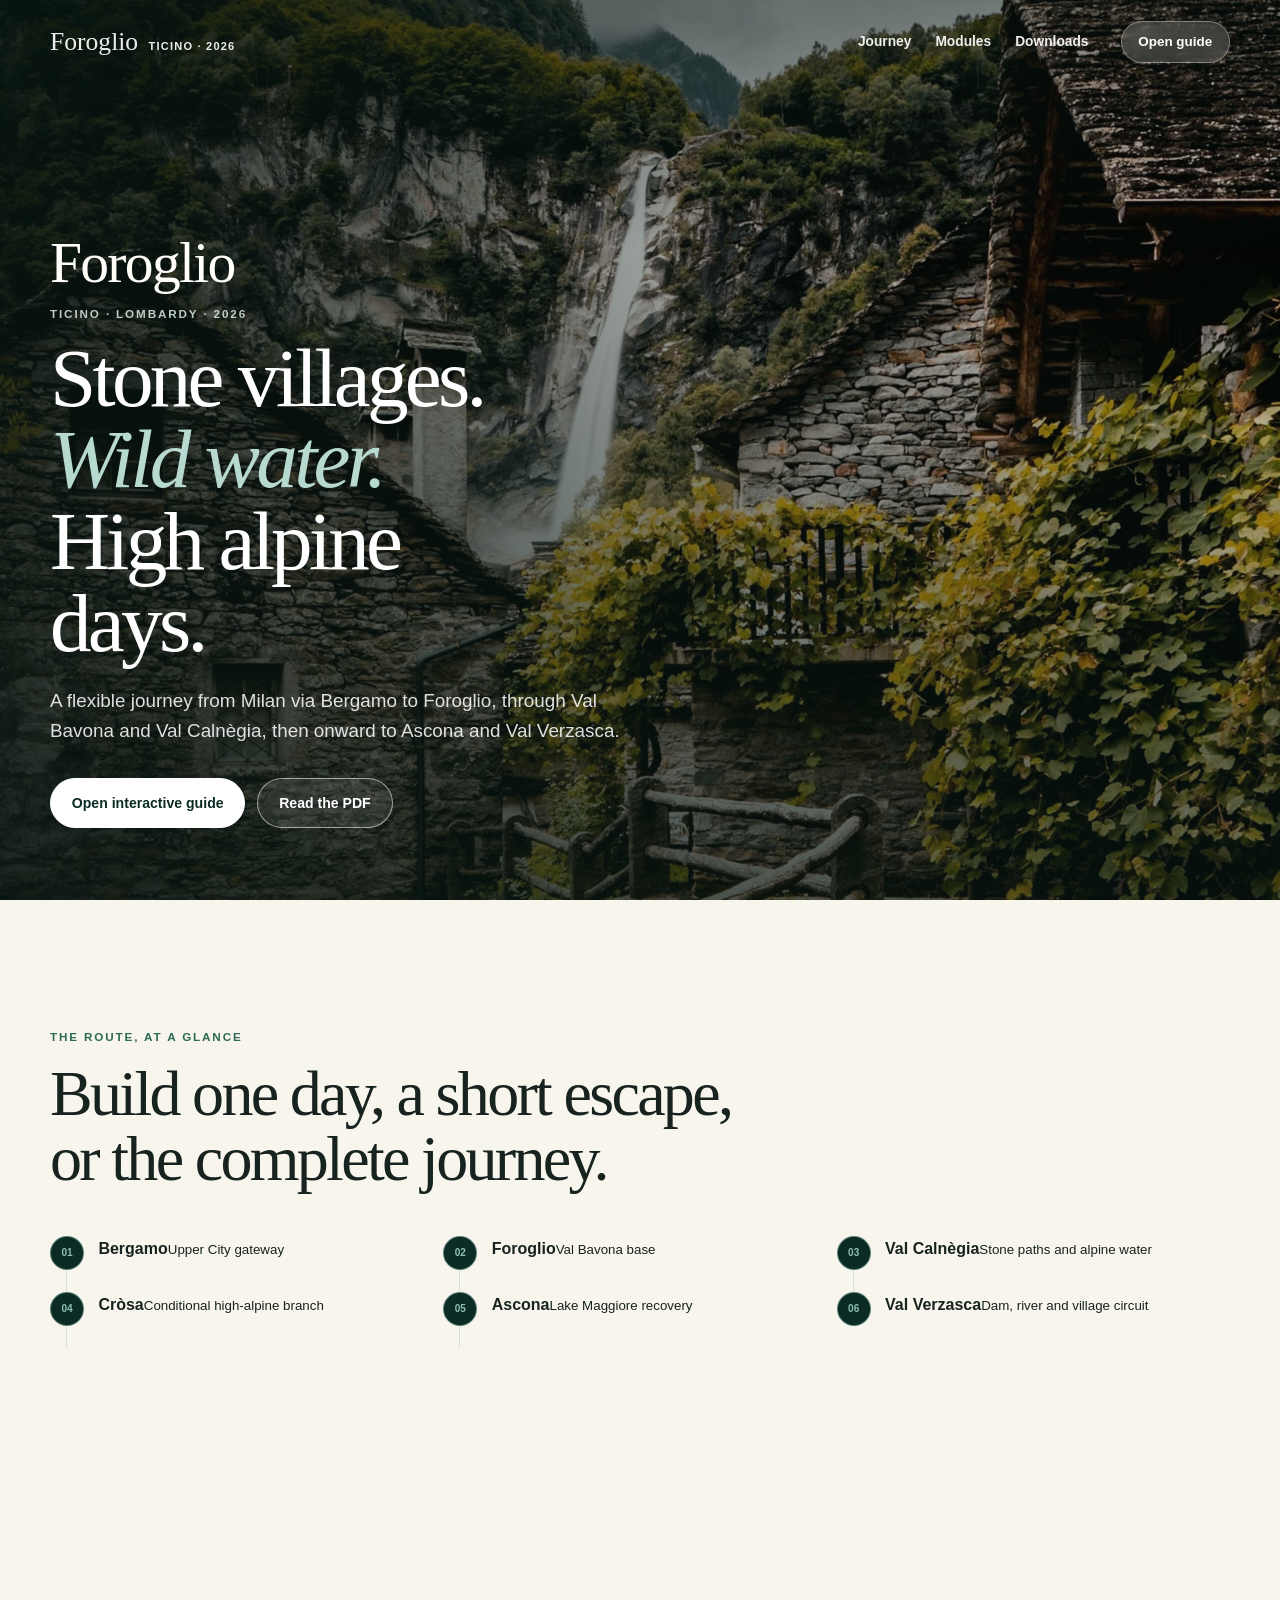
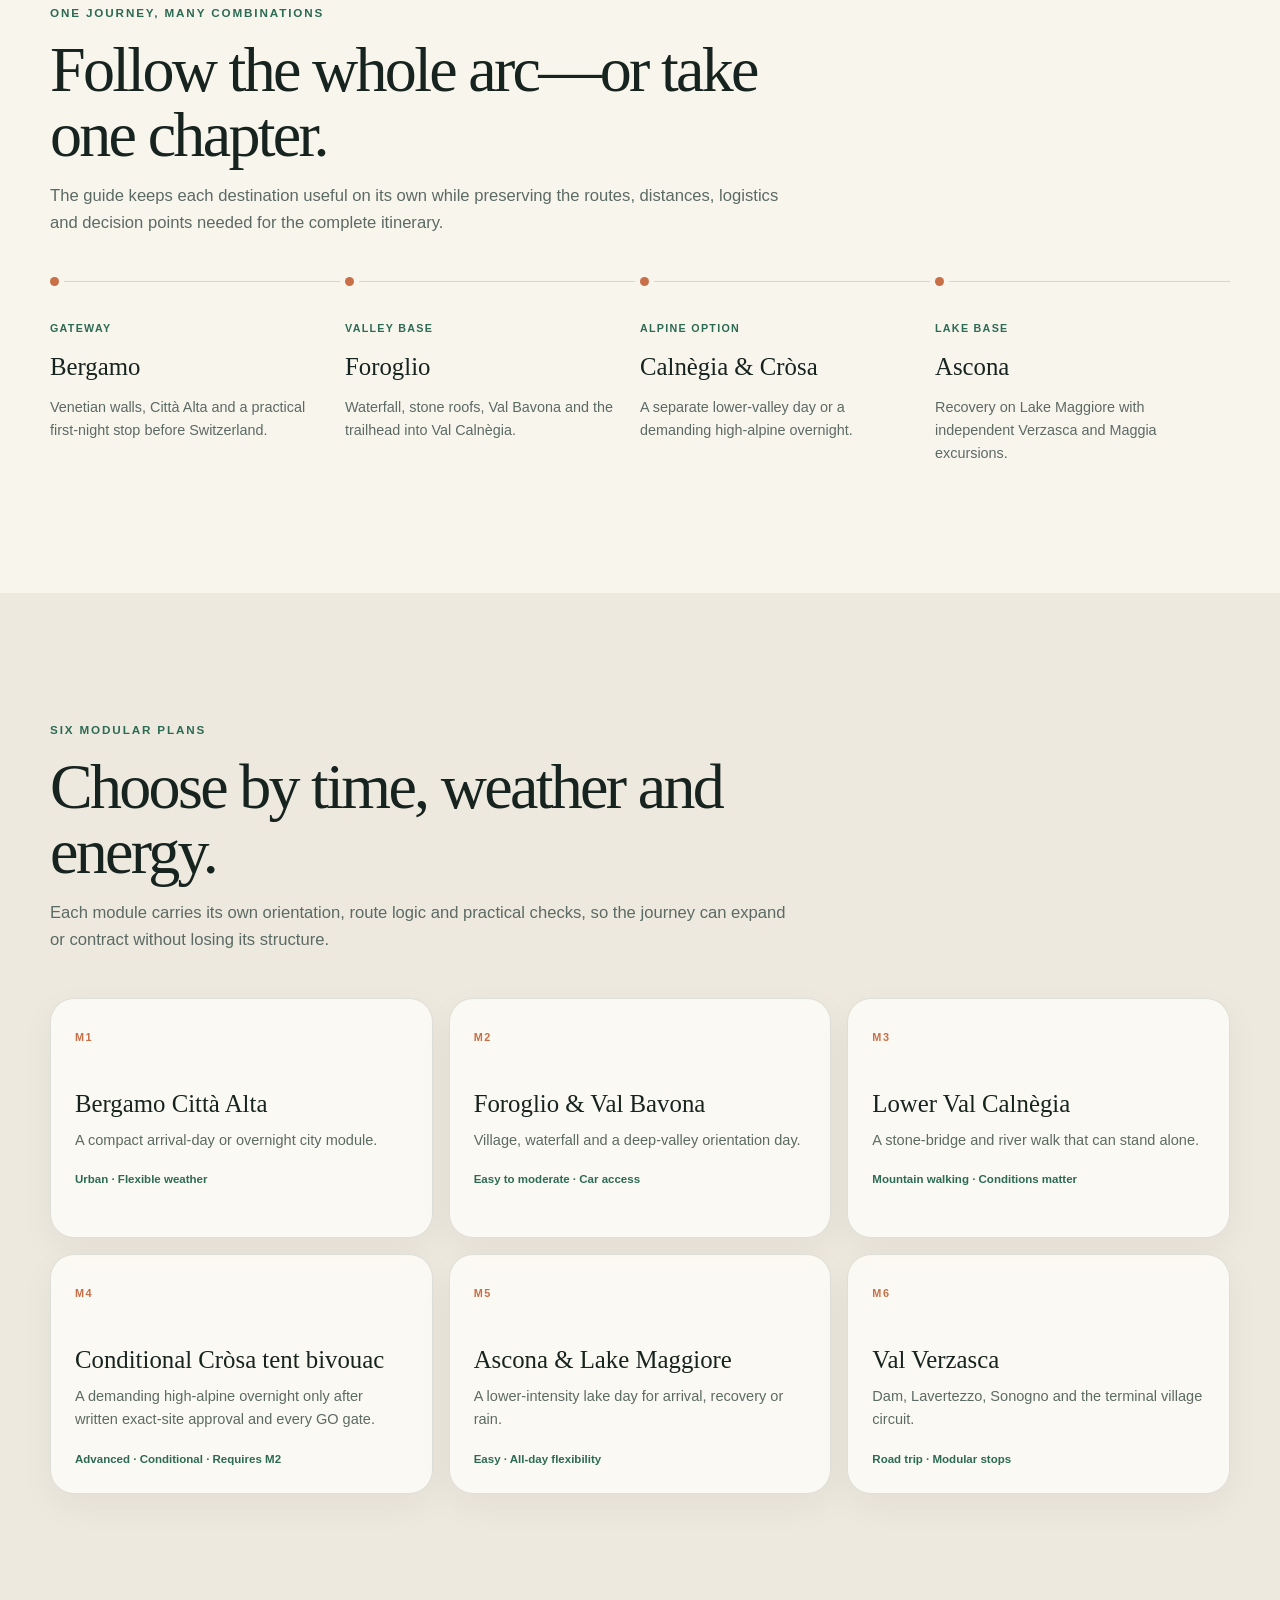
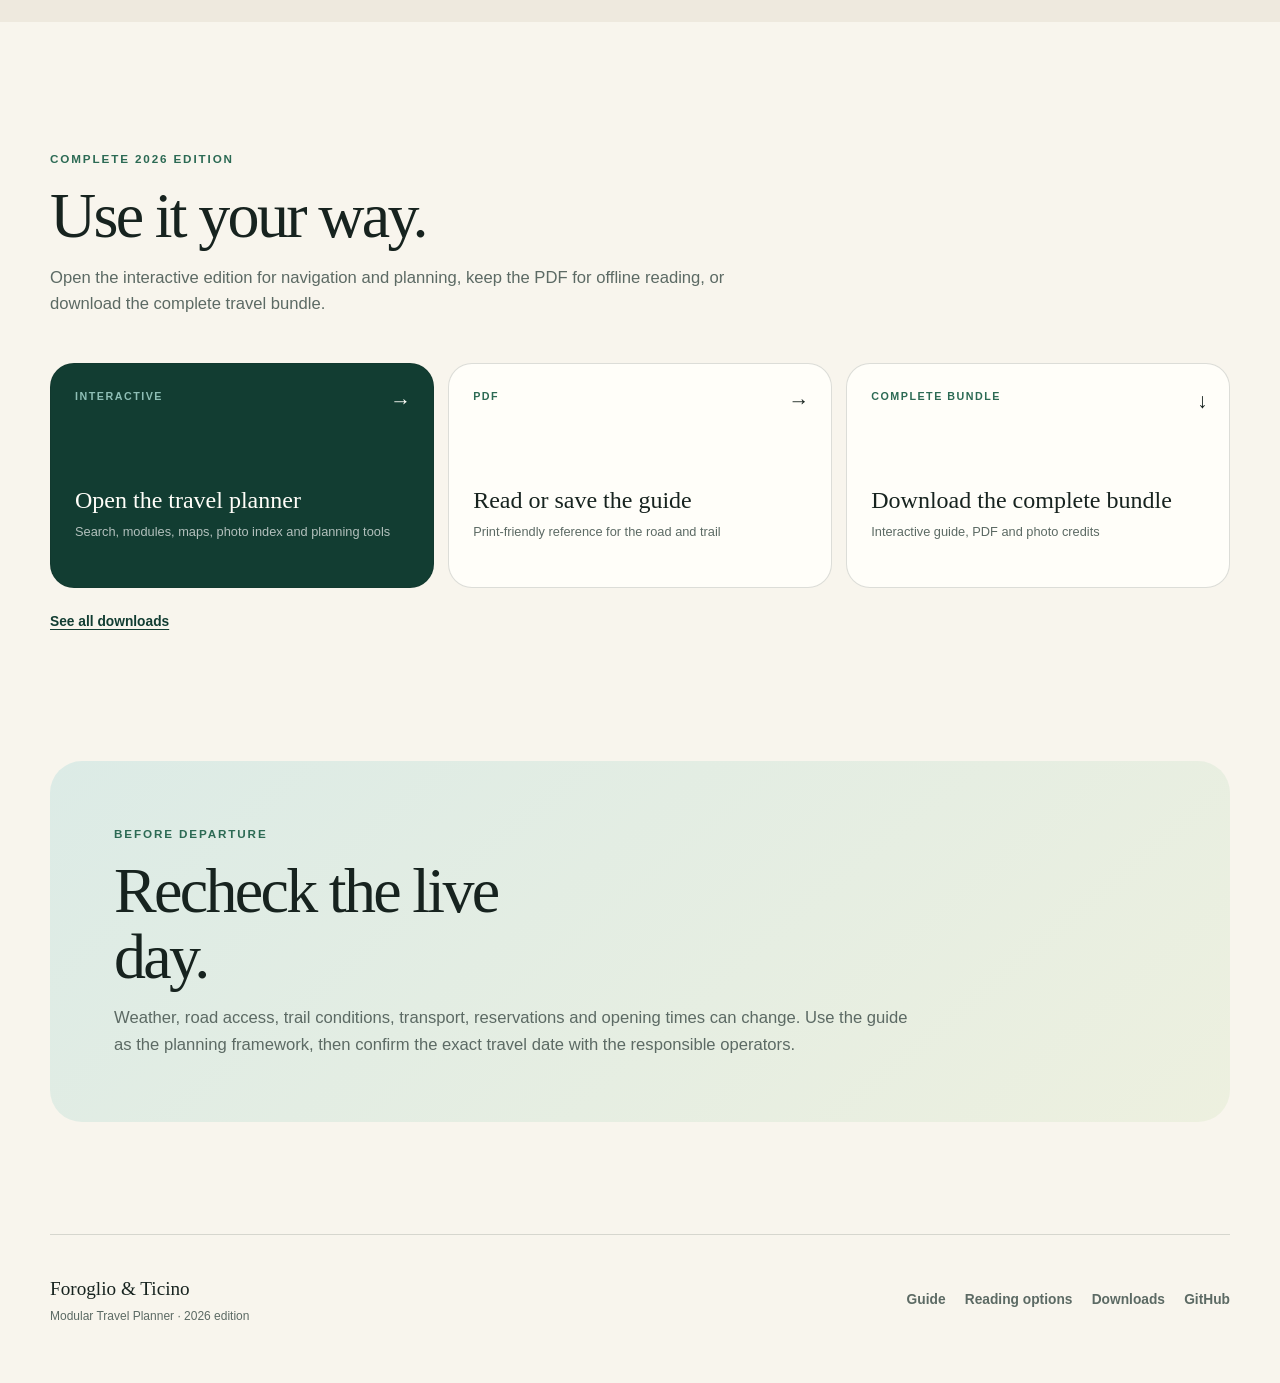
==== commit 069a35cf: "Add full-bleed Foroglio waterfall hero to the published landing. Replace the text-only first viewpor" ====
--- a/index.html
+++ b/index.html
@@ -22,38 +22,41 @@
       <a href="#modules">Modules</a>
       <a href="#downloads">Downloads</a>
     </nav>
-    <a class="header-action" href="guide/Foroglio_Modular_Travel_Planner_2026_v1_4.html">Open guide</a>
+    <a class="header-action" href="guide/Foroglio_Modular_Travel_Planner_2026_v1_5.html">Open guide</a>
   </header>
 
   <main id="main" tabindex="-1">
     <section class="hero" aria-labelledby="hero-title">
+      <picture class="hero__media" aria-hidden="true">
+        <source type="image/jpeg" srcset="assets/images/hero-foroglio-640.jpg 640w, assets/images/hero-foroglio-960.jpg 960w, assets/images/hero-foroglio.jpg 1920w" sizes="100vw" />
+        <img src="assets/images/hero-foroglio.jpg" alt="" width="1920" height="1280" fetchpriority="high" decoding="async" />
+      </picture>
+      <div class="hero__shade" aria-hidden="true"></div>
       <div class="hero__copy">
-        <p class="eyebrow">Modular journey planner · 2026 edition</p>
+        <p class="wordmark-hero">Foroglio</p>
+        <p class="eyebrow">Ticino · Lombardy · 2026</p>
         <h1 id="hero-title">Stone villages.<br><em>Wild water.</em><br>High alpine days.</h1>
         <p class="hero__lede">A flexible journey from Milan via Bergamo to Foroglio, through Val Bavona and Val Calnègia, then onward to Ascona and Val Verzasca.</p>
         <div class="action-row">
-          <a class="button button--primary" href="guide/Foroglio_Modular_Travel_Planner_2026_v1_4.html">Open interactive guide</a>
-          <a class="button button--secondary" href="guide/Foroglio_Modular_Travel_Planner_2026_v1_4.pdf">Read the PDF</a>
+          <a class="button button--primary" href="guide/Foroglio_Modular_Travel_Planner_2026_v1_5.html">Open interactive guide</a>
+          <a class="button button--secondary" href="guide/Foroglio_Modular_Travel_Planner_2026_v1_5.pdf">Read the PDF</a>
         </div>
-        <dl class="hero__facts" aria-label="Guide highlights">
-          <div><dt>06</dt><dd>standalone modules</dd></div>
-          <div><dt>45</dt><dd>credited photographs</dd></div>
-          <div><dt>01</dt><dd>complete offline bundle</dd></div>
-        </dl>
       </div>
+    </section>
 
-      <aside class="route-card" aria-labelledby="route-card-title">
-        <p class="route-card__label" id="route-card-title">The route, at a glance</p>
-        <ol class="route-card__list">
-          <li><span class="route-card__number">01</span><div><strong>Bergamo</strong><small>Upper City gateway</small></div></li>
-          <li><span class="route-card__number">02</span><div><strong>Foroglio</strong><small>Val Bavona base</small></div></li>
-          <li><span class="route-card__number">03</span><div><strong>Val Calnègia</strong><small>Stone paths and alpine water</small></div></li>
-          <li><span class="route-card__number">04</span><div><strong>Cròsa</strong><small>Conditional high-alpine branch</small></div></li>
-          <li><span class="route-card__number">05</span><div><strong>Ascona</strong><small>Lake Maggiore recovery</small></div></li>
-          <li><span class="route-card__number">06</span><div><strong>Val Verzasca</strong><small>Dam, river and village circuit</small></div></li>
-        </ol>
-        <p class="route-card__note">Build one day, a short escape, or the complete journey.</p>
-      </aside>
+    <section class="section route-glance" aria-labelledby="route-card-title">
+      <div class="section-heading">
+        <p class="eyebrow" id="route-card-title">The route, at a glance</p>
+        <h2>Build one day, a short escape, or the complete journey.</h2>
+      </div>
+      <ol class="route-card__list route-card__list--inline">
+        <li><span class="route-card__number">01</span><div><strong>Bergamo</strong><small>Upper City gateway</small></div></li>
+        <li><span class="route-card__number">02</span><div><strong>Foroglio</strong><small>Val Bavona base</small></div></li>
+        <li><span class="route-card__number">03</span><div><strong>Val Calnègia</strong><small>Stone paths and alpine water</small></div></li>
+        <li><span class="route-card__number">04</span><div><strong>Cròsa</strong><small>Conditional high-alpine branch</small></div></li>
+        <li><span class="route-card__number">05</span><div><strong>Ascona</strong><small>Lake Maggiore recovery</small></div></li>
+        <li><span class="route-card__number">06</span><div><strong>Val Verzasca</strong><small>Dam, river and village circuit</small></div></li>
+      </ol>
     </section>
 
     <section class="section journey" id="journey" aria-labelledby="journey-title">
@@ -93,19 +96,19 @@
         <p>Open the interactive edition for navigation and planning, keep the PDF for offline reading, or download the complete travel bundle.</p>
       </div>
       <div class="download-grid">
-        <a class="download-card download-card--featured" href="guide/Foroglio_Modular_Travel_Planner_2026_v1_4.html">
+        <a class="download-card download-card--featured" href="guide/Foroglio_Modular_Travel_Planner_2026_v1_5.html">
           <span class="download-card__type">Interactive</span>
           <strong>Open the travel planner</strong>
           <small>Search, modules, maps, photo index and planning tools</small>
           <span class="download-card__arrow" aria-hidden="true">→</span>
         </a>
-        <a class="download-card" href="guide/Foroglio_Modular_Travel_Planner_2026_v1_4.pdf">
+        <a class="download-card" href="guide/Foroglio_Modular_Travel_Planner_2026_v1_5.pdf">
           <span class="download-card__type">PDF</span>
           <strong>Read or save the guide</strong>
           <small>Print-friendly reference for the road and trail</small>
           <span class="download-card__arrow" aria-hidden="true">→</span>
         </a>
-        <a class="download-card" href="releases/Foroglio_Modular_Travel_Planner_2026_v1_4_bundle.zip" download>
+        <a class="download-card" href="releases/Foroglio_Modular_Travel_Planner_2026_v1_5_bundle.zip" download>
           <span class="download-card__type">Complete bundle</span>
           <strong>Download the complete bundle</strong>
           <small>Interactive guide, PDF and photo credits</small>
@@ -124,7 +127,7 @@
 
   <footer class="site-footer">
     <div><strong>Foroglio &amp; Ticino</strong><span>Modular Travel Planner · 2026 edition</span></div>
-    <nav aria-label="Footer navigation"><a href="guide/Foroglio_Modular_Travel_Planner_2026_v1_4.html">Guide</a><a href="guide/index.html">Reading options</a><a href="releases/index.html">Downloads</a><a href="https://github.com/Senied/foroglio-ticino-modular-travel-planner">GitHub</a></nav>
+    <nav aria-label="Footer navigation"><a href="guide/Foroglio_Modular_Travel_Planner_2026_v1_5.html">Guide</a><a href="guide/index.html">Reading options</a><a href="releases/index.html">Downloads</a><a href="https://github.com/Senied/Foroglio-Ticino-Travel-Planner-Codex-A">GitHub</a></nav>
   </footer>
 </body>
 </html>
--- a/styles.css
+++ b/styles.css
@@ -58,15 +58,33 @@
 .skip-link:focus { transform: none; }
 
 .site-header {
-  position: relative;
-  z-index: 10;
+  position: absolute;
+  top: 0;
+  left: 0;
+  right: 0;
+  z-index: 20;
   display: flex;
   align-items: center;
   gap: 2rem;
   width: min(calc(100% - 2rem), var(--max));
   min-height: 84px;
   margin: 0 auto;
-  border-bottom: 1px solid var(--line);
+  border-bottom: 0;
+  color: var(--white);
+}
+
+.site-header .wordmark__name,
+.site-header .wordmark__meta,
+.site-header .site-nav a {
+  color: rgba(255, 255, 255, 0.92);
+}
+
+.site-header .site-nav a:hover { color: #fff; }
+
+.site-header .header-action {
+  background: rgba(255, 255, 255, 0.16);
+  border: 1px solid rgba(255, 255, 255, 0.35);
+  backdrop-filter: blur(8px);
 }
 
 .wordmark {
@@ -90,6 +108,122 @@
   text-transform: uppercase;
 }
 
+.hero {
+  position: relative;
+  isolation: isolate;
+  display: grid;
+  align-items: end;
+  width: 100%;
+  min-height: 100svh;
+  margin: 0;
+  padding: 0;
+  overflow: hidden;
+}
+
+.hero__media,
+.hero__media img {
+  position: absolute;
+  inset: 0;
+  width: 100%;
+  height: 100%;
+  object-fit: cover;
+  z-index: 0;
+}
+
+.hero__shade {
+  position: absolute;
+  inset: 0;
+  z-index: 1;
+  background:
+    linear-gradient(90deg, rgba(8, 22, 18, 0.78) 0%, rgba(8, 22, 18, 0.42) 48%, rgba(8, 22, 18, 0.18) 100%),
+    linear-gradient(180deg, rgba(8, 22, 18, 0.35) 0%, transparent 28%, rgba(8, 22, 18, 0.55) 100%);
+}
+
+.hero__copy {
+  position: relative;
+  z-index: 2;
+  width: min(calc(100% - 2rem), var(--max));
+  margin: 0 auto;
+  padding: 7.5rem 0 4.5rem;
+  color: var(--white);
+}
+
+.wordmark-hero {
+  margin: 0 0 0.85rem;
+  font-family: Georgia, "Times New Roman", serif;
+  font-size: clamp(2.4rem, 6vw, 3.6rem);
+  line-height: 1;
+  letter-spacing: -0.03em;
+}
+
+.hero .eyebrow {
+  color: rgba(220, 235, 230, 0.85);
+}
+
+.hero h1 {
+  max-width: 12ch;
+  margin: 0;
+  font-family: Georgia, "Times New Roman", serif;
+  font-size: clamp(2.8rem, 6.5vw, 5.2rem);
+  font-weight: 400;
+  letter-spacing: -0.045em;
+  line-height: 0.98;
+  color: #fff;
+}
+
+.hero h1 em { color: #b7d9cf; font-weight: 400; }
+
+.hero__lede {
+  max-width: 38rem;
+  margin: 1.35rem 0 0;
+  color: rgba(255, 255, 255, 0.86);
+  font-size: clamp(1.02rem, 1.8vw, 1.18rem);
+}
+
+.hero .button--primary {
+  color: var(--forest-deep);
+  background: #fff;
+  border-color: #fff;
+}
+
+.hero .button--secondary {
+  color: #fff;
+  background: rgba(255, 255, 255, 0.08);
+  border-color: rgba(255, 255, 255, 0.55);
+}
+
+.route-glance {
+  padding-top: 4.5rem;
+}
+
+.route-card__list--inline {
+  display: grid;
+  grid-template-columns: repeat(3, minmax(0, 1fr));
+  gap: 1rem 1.25rem;
+  margin: 0;
+  padding: 0;
+  list-style: none;
+}
+
+.hero::before,
+.hero::after {
+  display: none !important;
+}
+
+.wordmark__name {
+  font-family: Georgia, "Times New Roman", serif;
+  font-size: 1.6rem;
+  line-height: 1;
+}
+
+.wordmark__meta {
+  color: var(--muted);
+  font-size: 0.69rem;
+  font-weight: 700;
+  letter-spacing: 0.11em;
+  text-transform: uppercase;
+}
+
 .site-nav {
   display: flex;
   gap: 1.5rem;
@@ -106,6 +240,14 @@
 
 .site-nav a:hover,
 .site-footer a:hover { color: var(--forest); }
+
+.site-header .site-nav a,
+.site-header .wordmark__name,
+.site-header .wordmark__meta {
+  color: rgba(255, 255, 255, 0.92);
+}
+
+.site-header .site-nav a:hover { color: #fff; }
 
 .header-action {
   display: inline-flex;
@@ -121,43 +263,6 @@
   text-decoration: none;
 }
 
-.hero {
-  position: relative;
-  isolation: isolate;
-  display: grid;
-  grid-template-columns: minmax(0, 1.15fr) minmax(320px, 0.85fr);
-  align-items: center;
-  gap: clamp(2.5rem, 7vw, 7rem);
-  width: min(calc(100% - 2rem), var(--max));
-  min-height: 720px;
-  margin: 0 auto;
-  padding: 5rem 0 6rem;
-}
-
-.hero::before {
-  content: "";
-  position: absolute;
-  z-index: -2;
-  inset: 9% -18vw 4% 48%;
-  border-radius: 55% 35% 48% 42%;
-  background:
-    radial-gradient(circle at 35% 28%, rgba(255, 255, 255, 0.7), transparent 0 4%, rgba(255, 255, 255, 0.16) 4.5% 21%, transparent 21.5%),
-    linear-gradient(145deg, var(--water-pale), #b8d1c8 52%, #789e91);
-  transform: rotate(-4deg);
-}
-
-.hero::after {
-  content: "";
-  position: absolute;
-  z-index: -1;
-  right: -2rem;
-  bottom: 5rem;
-  width: min(44vw, 520px);
-  height: min(22vw, 260px);
-  opacity: 0.28;
-  background: repeating-radial-gradient(ellipse at 70% 120%, transparent 0 17px, var(--forest) 18px 19px, transparent 20px 34px);
-}
-
 .eyebrow {
   margin: 0 0 0.9rem;
   color: var(--moss);
@@ -165,25 +270,6 @@
   font-weight: 800;
   letter-spacing: 0.16em;
   text-transform: uppercase;
-}
-
-.hero h1 {
-  max-width: 10ch;
-  margin: 0;
-  font-family: Georgia, "Times New Roman", serif;
-  font-size: clamp(3.2rem, 7.2vw, 6.4rem);
-  font-weight: 400;
-  letter-spacing: -0.052em;
-  line-height: 0.94;
-}
-
-.hero h1 em { color: var(--moss); font-weight: 400; }
-
-.hero__lede {
-  max-width: 41rem;
-  margin: 1.6rem 0 0;
-  color: var(--muted);
-  font-size: clamp(1.02rem, 1.8vw, 1.2rem);
 }
 
 .action-row {
@@ -210,17 +296,6 @@
 .button:hover { transform: translateY(-2px); }
 .button--primary { color: var(--white); background: var(--forest); }
 .button--secondary { color: var(--forest); background: transparent; }
-
-.hero__facts {
-  display: flex;
-  flex-wrap: wrap;
-  gap: 1.7rem;
-  margin: 2.3rem 0 0;
-}
-
-.hero__facts div { display: grid; gap: 0.1rem; }
-.hero__facts dt { font-family: Georgia, serif; font-size: 1.5rem; line-height: 1; }
-.hero__facts dd { margin: 0; color: var(--muted); font-size: 0.72rem; font-weight: 700; text-transform: uppercase; letter-spacing: 0.08em; }
 
 .route-card {
   position: relative;
@@ -421,8 +496,7 @@
 .directory-note { margin-top: 1.5rem; padding: 1rem 1.15rem; border-left: 3px solid var(--clay); color: var(--muted); background: rgba(255, 254, 249, 0.55); font-size: 0.85rem; }
 
 @media (max-width: 900px) {
-  .hero { grid-template-columns: 1fr; padding-top: 4rem; }
-  .hero::before { inset: 43% -30vw 2% 32%; }
+  .route-card__list--inline { grid-template-columns: repeat(2, minmax(0, 1fr)); }
   .route-card { width: min(100%, 600px); }
   .journey-line { grid-template-columns: repeat(2, minmax(0, 1fr)); gap: 2.2rem 1rem; }
   .module-grid { grid-template-columns: repeat(2, minmax(0, 1fr)); }
@@ -435,10 +509,10 @@
   .site-nav { display: none; }
   .header-action { margin-left: auto; }
   .wordmark__meta { display: none; }
-  .hero { min-height: auto; gap: 3rem; padding: 4.5rem 0 5rem; }
-  .hero::before { inset: 52% -55vw -2% 4%; }
-  .hero::after { display: none; }
-  .hero h1 { font-size: clamp(3rem, 15vw, 4.5rem); }
+  .hero { min-height: 100svh; }
+  .hero__copy { padding: 6.5rem 0 3.2rem; }
+  .hero h1 { font-size: clamp(2.6rem, 12vw, 3.8rem); }
+  .route-card__list--inline { grid-template-columns: 1fr; }
   .journey-line,
   .module-grid,
   .directory-grid { grid-template-columns: 1fr; }
@@ -459,6 +533,7 @@
   .site-header, .action-row, .site-footer { display: none; }
   body { background: #fff; }
   .hero, .section, .travel-note { width: 100%; padding: 2rem 0; }
-  .hero { min-height: auto; grid-template-columns: 1fr; }
-  .hero::before, .hero::after { display: none; }
-}
+  .hero { min-height: auto; }
+  .hero__media, .hero__shade { display: none; }
+  .hero__copy { color: var(--ink); }
+}
